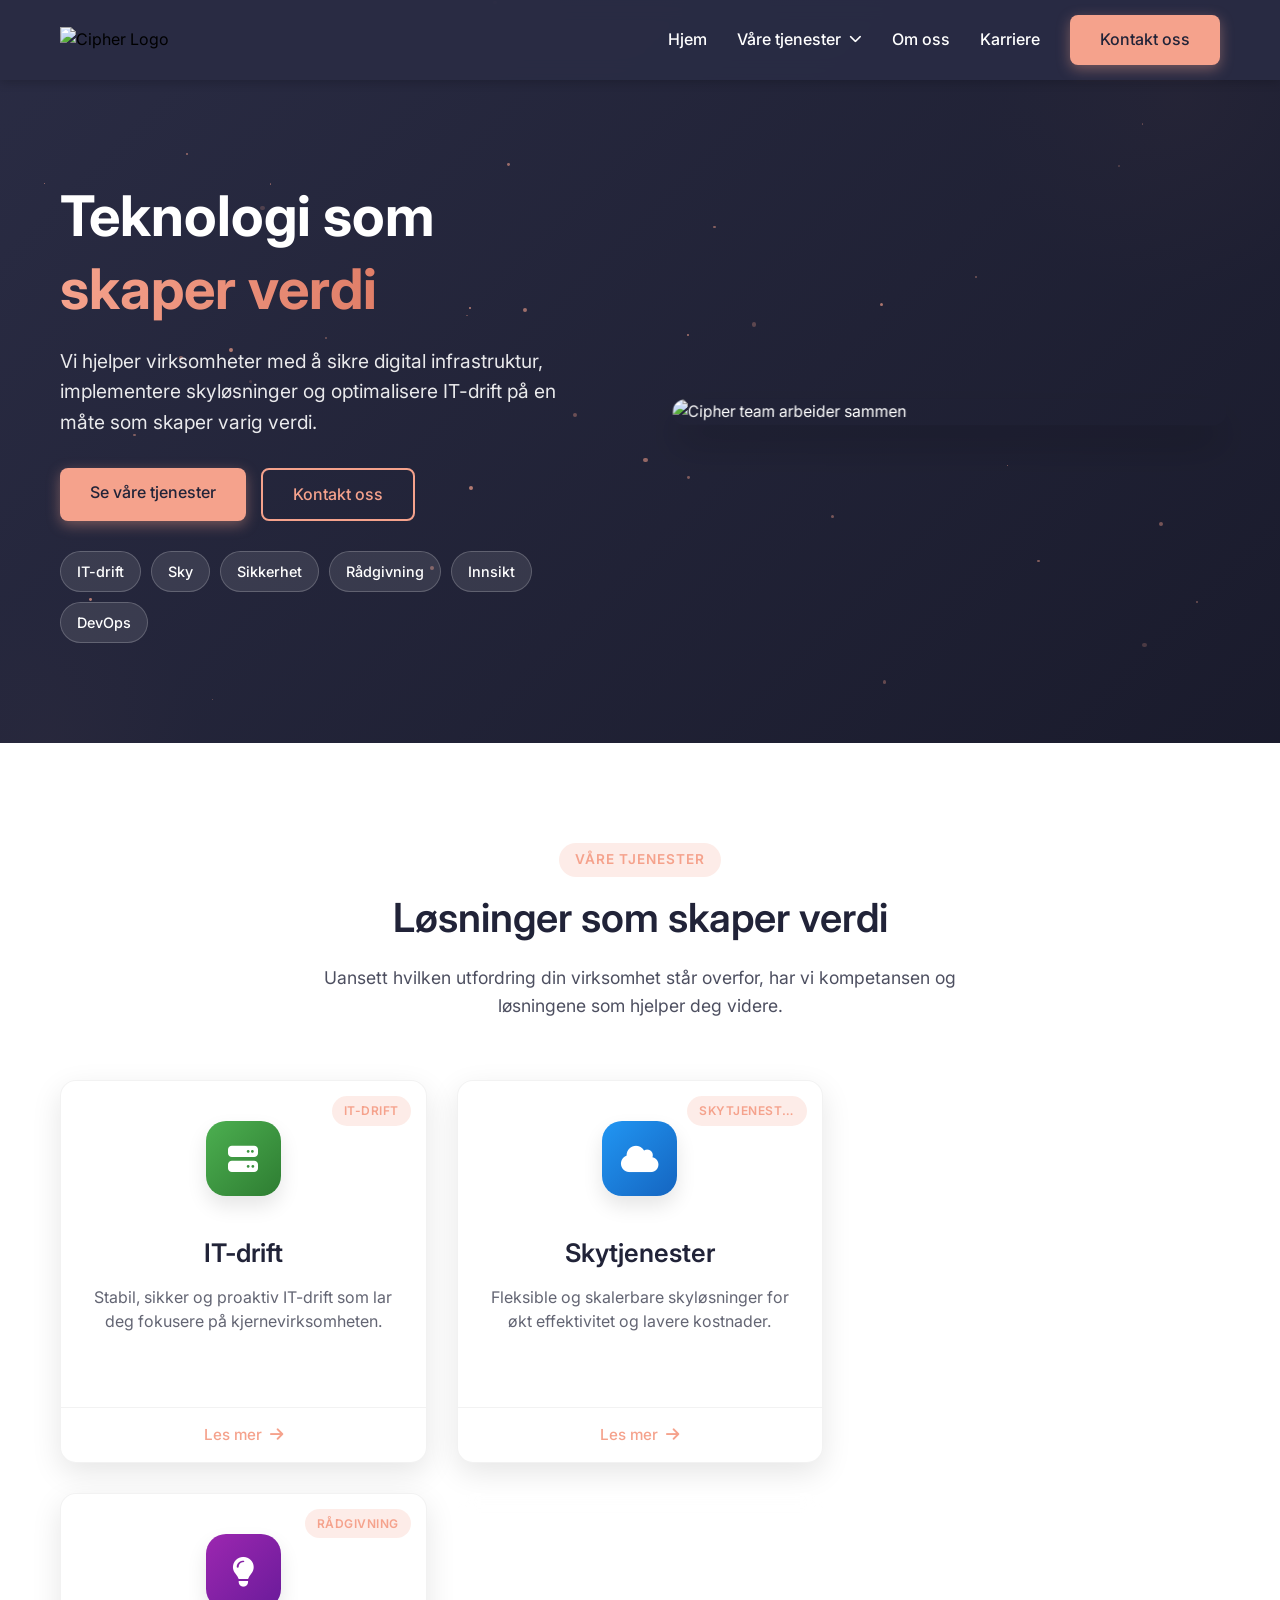
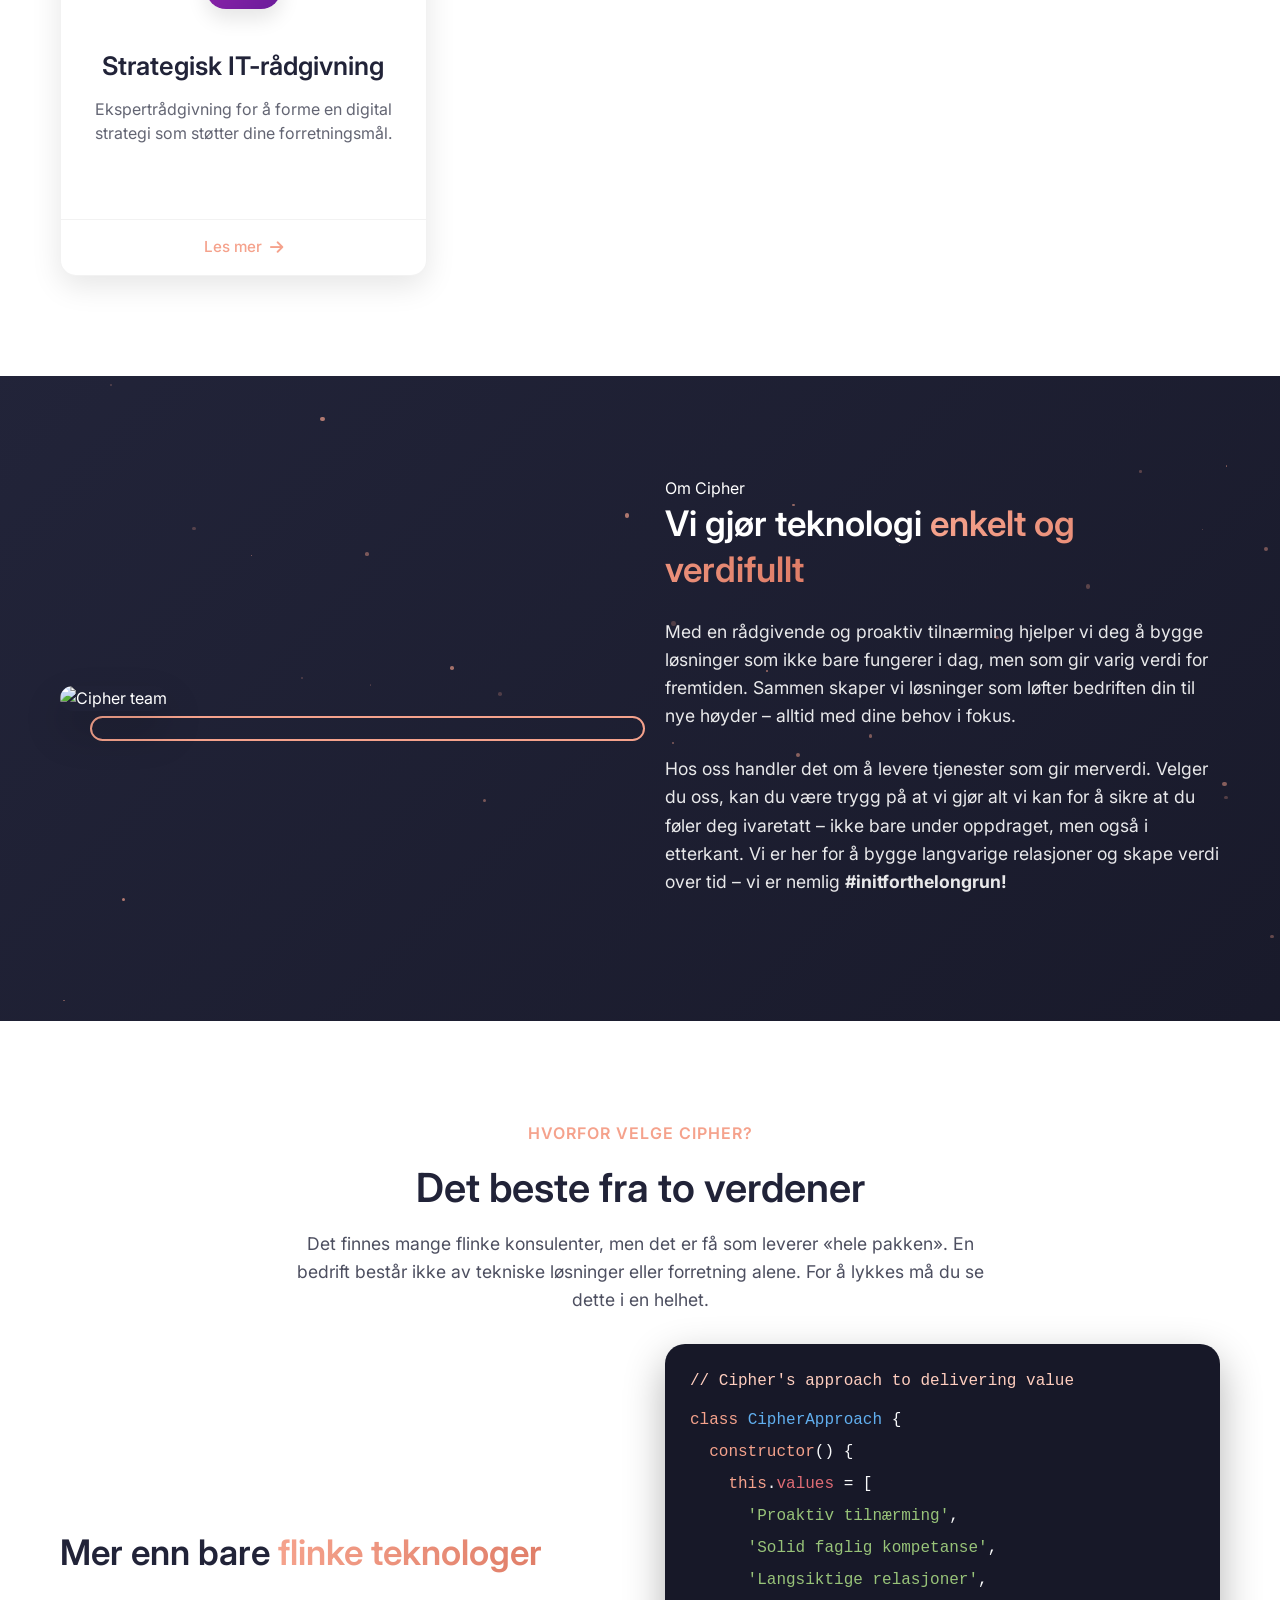
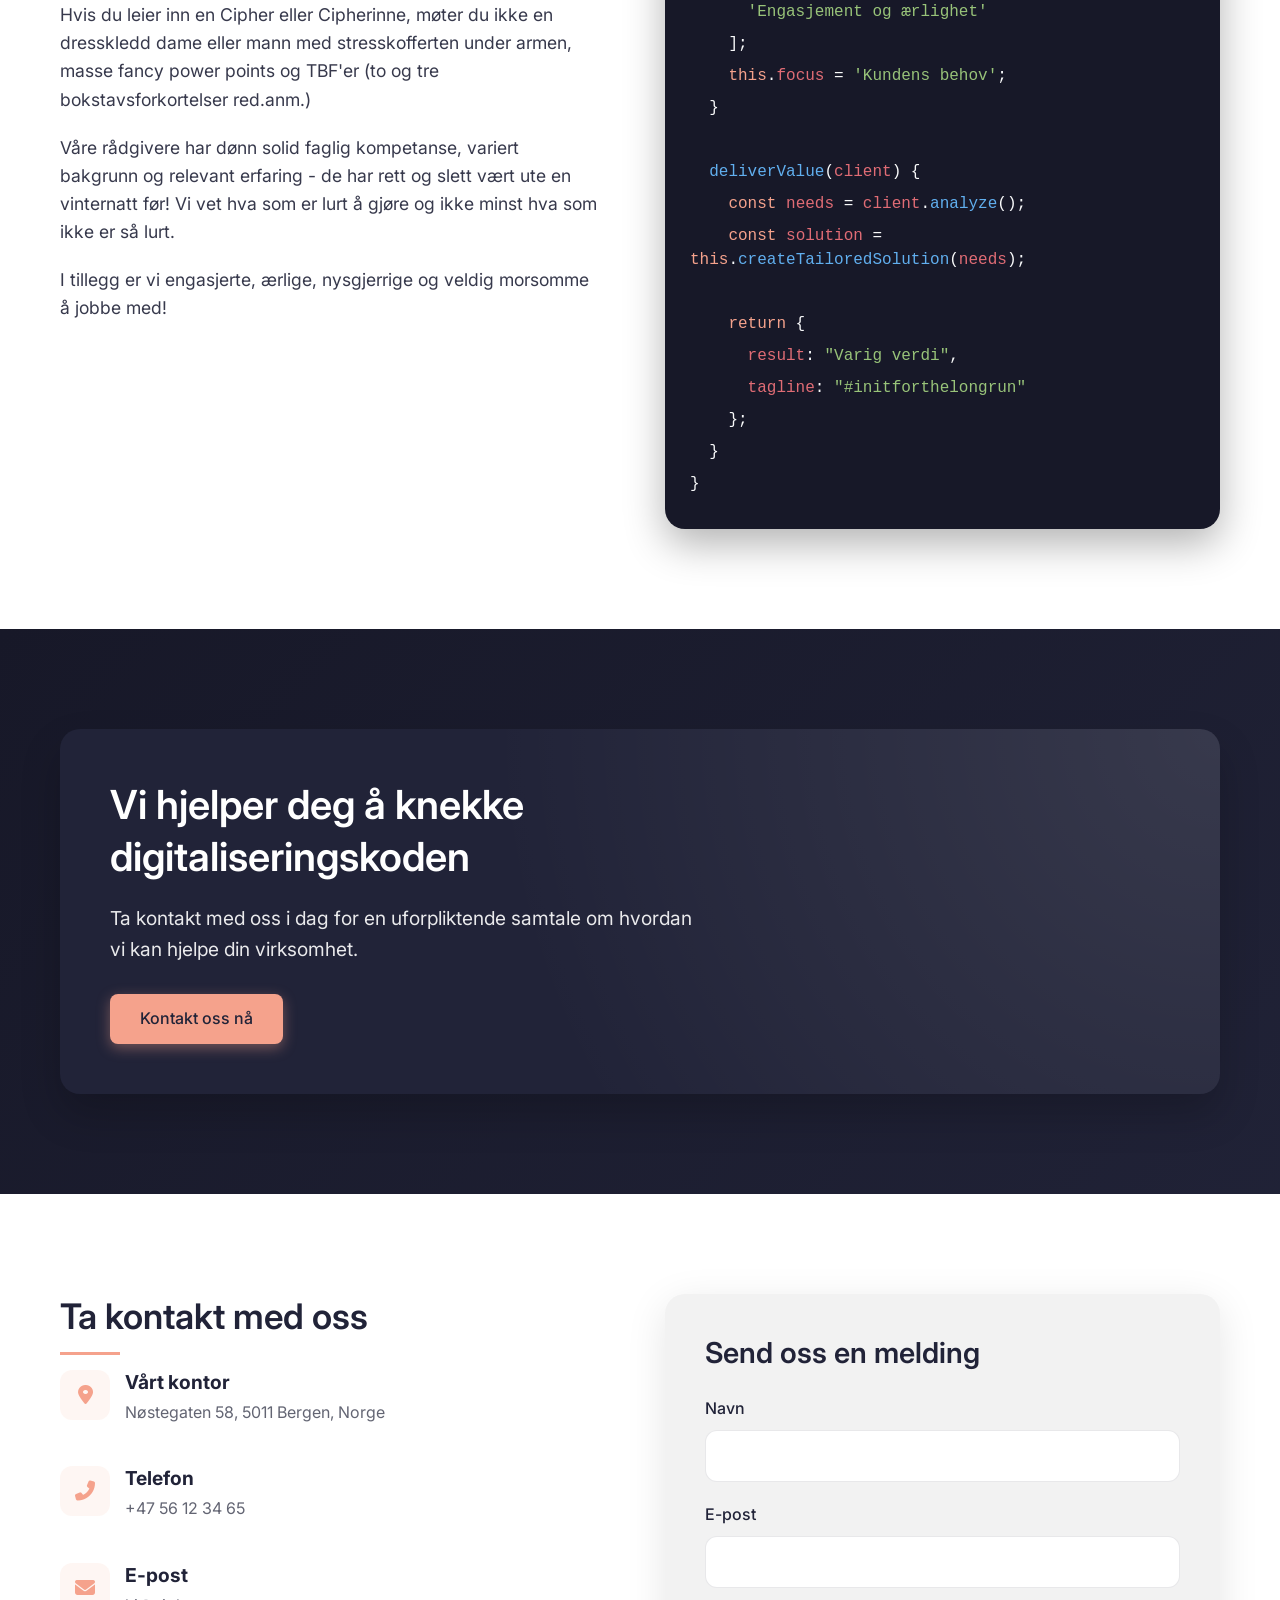
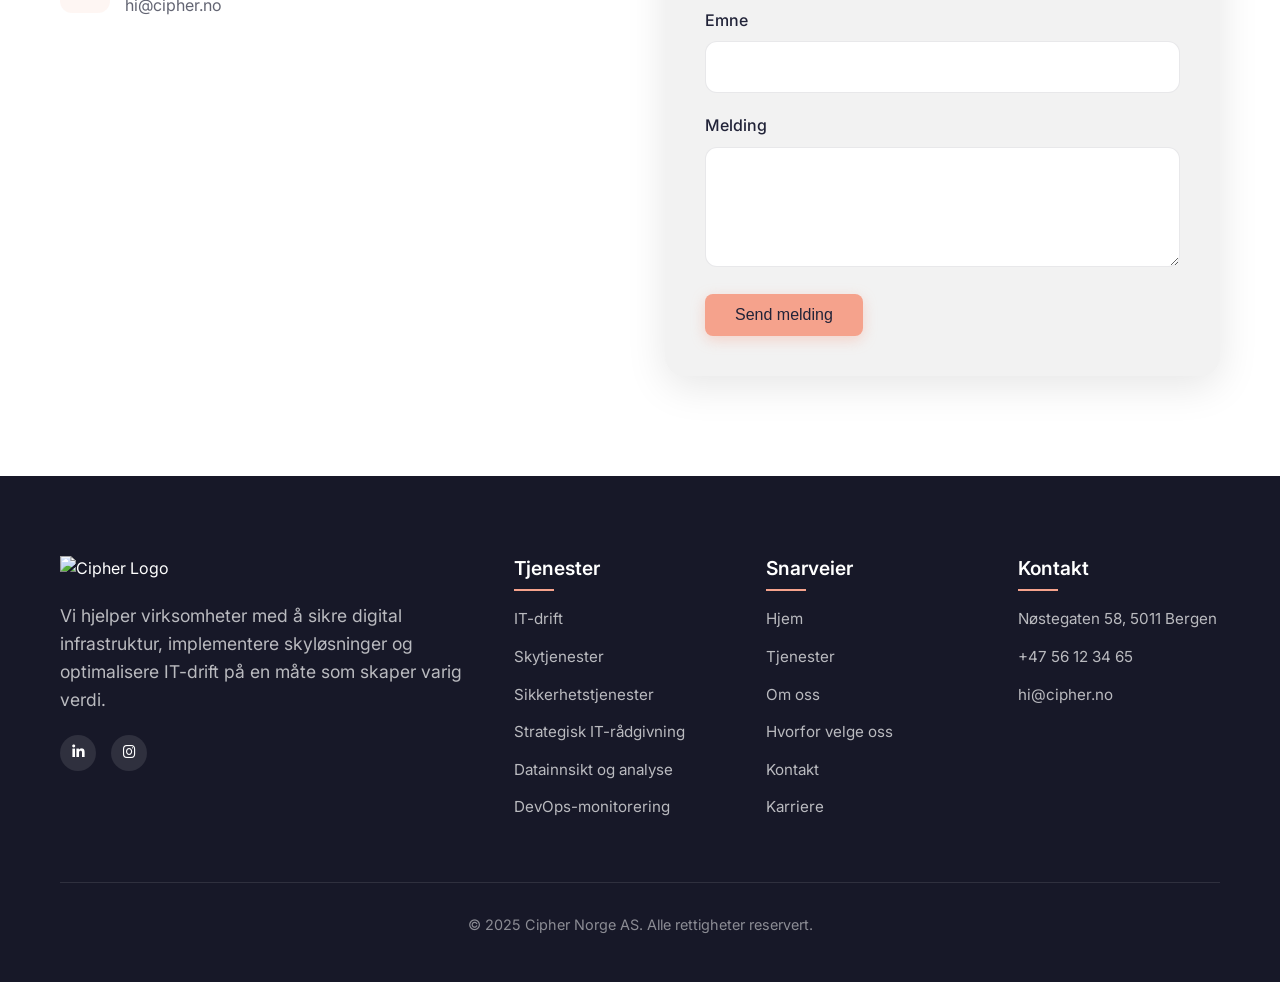
==== index.html @ 073b4112 "fjerning av kristi + cta" ====
<!DOCTYPE html>
<html lang="no-NO">
<head>
    <meta charset="UTF-8">
    <meta name="viewport" content="width=device-width, initial-scale=1.0">
    <title>Cipher</title>
    <link rel="icon" type="image/png" href="bilder/logoside192.png">
    <!-- Google Analytics -->
    <script async src="https://www.googletagmanager.com/gtag/js?id=G-TX4GRPD3L6"></script>
    <script>
      window.dataLayer = window.dataLayer || [];
      function gtag(){dataLayer.push(arguments);}
      gtag('js', new Date());
      gtag('config', 'G-TX4GRPD3L6');
    </script>
    <!-- End Google Analytics -->
    <link rel="preconnect" href="https://fonts.googleapis.com">
    <link rel="preconnect" href="https://fonts.gstatic.com" crossorigin>
    <link href="https://fonts.googleapis.com/css2?family=Inter:wght@300;400;500;600;700&display=swap" rel="stylesheet">
    <link rel="stylesheet" href="https://cdnjs.cloudflare.com/ajax/libs/font-awesome/6.4.0/css/all.min.css">
    <style>
        :root {
            --primary: #F5A28C; /* Oransj */
            --primary-dark: #E07E68; /* Mørkere oransj */
            --primary-light: #FFCEBF; /* Lysere oransj */
            --secondary: #212338; /* Mørkeblå - primærfarge */
            --secondary-dark: #171828; /* Mørkere blå */
            --secondary-light: #353756; /* Lysere blå */
            --secondary-lighter: #404466; /* Enda lysere blå */
            --dark: #171721;
            --light: #F8F9FA;
            --gray: #6c757d;
            --light-gray: #F2F2F2;
            --white: #FFFFFF;
            --gradient-blue: linear-gradient(135deg, var(--secondary), var(--secondary-dark));
            --gradient-orange: linear-gradient(135deg, var(--primary), var(--primary-dark));
            --background: #2A2C44; /* Lysere bakgrunn enn original */
        }
        
        * {
            margin: 0;
            padding: 0;
            box-sizing: border-box;
        }

        /* Digital particles animation */
        .particles-container {
            position: absolute;
            top: 0;
            left: 0;
            width: 100%;
            height: 100%;
            overflow: hidden;
            z-index: 1;
        }
    
        .particle {
            position: absolute;
            display: block;
            background-color: var(--primary);
            border-radius: 50%;
            opacity: 0.3;
            pointer-events: none;
            animation: float-particle 20s ease-in-out infinite;
        }
        
        @keyframes float-particle {
            0%, 100% {
                transform: translate(0, 0);
            }
            25% {
                transform: translate(50px, -30px);
            }
            50% {
                transform: translate(20px, 50px);
            }
            75% {
                transform: translate(-30px, 20px);
            }
        }

        html, body {
            height: 100%;
            min-height: 100vh;
            scroll-behavior: smooth;
        }
        
        body {
            font-family: 'Inter', sans-serif;
            line-height: 1.6;
            overflow-x: hidden;
            display: flex;
            flex-direction: column;
        }
        
        main {
            flex: 1 0 auto;
        }
        
        footer {
            flex-shrink: 0;
        }
        
        h1, h2, h3, h4, h5 {
            line-height: 1.3;
            margin-bottom: 1rem;
        }
        
        h1 {
            font-size: 3.5rem;
            font-weight: 700;
        }
        
        h2 {
            font-size: 2.5rem;
            font-weight: 600;
        }
        
        h3 {
            font-size: 1.8rem;
            font-weight: 600;
        }
        
        p {
            margin-bottom: 1rem;
            font-size: 1.1rem;
        }
        
        .big-paragraph {
            font-size: 1.3rem;
            line-height: 1.6;
        }
        
        a {
            text-decoration: none;
            color: inherit;
            transition: all 0.3s ease;
        }
        
        img {
            max-width: 100%;
            height: auto;
        }
        
        .container {
            width: 100%;
            max-width: 1200px;
            margin: 0 auto;
            padding: 0 20px;
        }
        
        .btn {
            display: inline-block;
            padding: 12px 30px;
            border-radius: 8px;
            font-weight: 500;
            cursor: pointer;
            text-align: center;
            transition: all 0.3s ease;
            font-size: 1rem;
            border: none;
        }
        
        .btn-primary {
            background: var(--primary);
            color: var(--secondary);
            box-shadow: 0 4px 14px rgba(245, 162, 140, 0.4);
        }
        
        .btn-primary:hover {
            background: var(--primary-dark);
            transform: translateY(-3px);
            box-shadow: 0 6px 20px rgba(245, 162, 140, 0.6);
        }
        
        .btn-secondary {
            background: var(--secondary-light);
            color: var(--white);
            box-shadow: 0 4px 14px rgba(21, 23, 38, 0.4);
        }
        
        .btn-secondary:hover {
            background: var(--secondary);
            transform: translateY(-3px);
            box-shadow: 0 6px 20px rgba(21, 23, 38, 0.6);
        }
        
        .btn-outline {
            background: transparent;
            border: 2px solid var(--primary);
            color: var(--primary);
            position: relative;
            overflow: hidden;
            z-index: 1;
            transition: all 0.4s ease;
        }
        
        .btn-outline::before {
            content: '';
            position: absolute;
            top: 0;
            left: 0;
            width: 100%;
            height: 100%;
            background: var(--primary);
            z-index: -1;
            transform: scaleX(0);
            transform-origin: right;
            transition: transform 0.4s ease;
        }
        
        .btn-outline:hover {
            color: var(--secondary);
            transform: translateY(-3px);
            box-shadow: 0 5px 15px rgba(245, 162, 140, 0.3);
        }
        
        .btn-outline:hover::before {
            transform: scaleX(1);
            transform-origin: left;
        }
        
        .text-primary {
            color: var(--primary);
        }
        
        .text-gradient {
            background: linear-gradient(90deg, var(--primary), var(--primary-dark));
            -webkit-background-clip: text;
            -webkit-text-fill-color: transparent;
            background-clip: text;
        }
        
        .rounded-corners {
            border-radius: 20px;
        }
        
        .overflow-hidden {
            overflow: hidden;
        }
        
        .relative {
            position: relative;
        }
        
        .z-index-10 {
            z-index: 10;
        }
        
        /* Header & Navigation */
        .header {
            background-color: rgba(42, 44, 68, 0.95);
            padding: 15px 0;
            position: fixed;
            top: 0;
            left: 0;
            width: 100%;
            z-index: 100;
            box-shadow: 0 2px 10px rgba(0,0,0,0.2);
            transition: all 0.3s ease;
            -webkit-backdrop-filter: blur(10px);
            backdrop-filter: blur(10px);
        }
        
        .header.scrolled {
            padding: 10px 0;
            background-color: rgba(42, 44, 68, 0.98);
        }
        
        .header-container {
            display: flex;
            justify-content: space-between;
            align-items: center;
        }
        
        .logo {
            display: flex;
            align-items: center;
        }
        
        .logo img {
            height: 35px;
        }
        
        .nav-menu {
            display: flex;
            align-items: center;
        }
        
        .nav-list {
            display: flex;
            list-style: none;
        }
        
        .nav-item {
            margin-left: 30px;
            position: relative;
            display: flex;
            align-items: center;
        }
        
        .nav-link {
            color: var(--white);
            font-weight: 500;
            position: relative;
            padding: 5px 0;
        }
        
        .nav-link::after {
            content: '';
            position: absolute;
            bottom: 0;
            left: 0;
            width: 0;
            height: 2px;
            background: linear-gradient(90deg, var(--primary), var(--primary-dark));
            transition: width 0.3s ease;
        }
        
        .nav-link:hover::after,
        .nav-link.active::after {
            width: 100%;
        }
        
        .nav-link:hover,
        .nav-link.active {
            color: var(--primary);
        }
        
        .header-cta {
            margin-left: 30px;
        }
        
        .mobile-toggle {
            display: none;
            background: none;
            border: none;
            cursor: pointer;
            color: var(--white);
            font-size: 1.5rem;
            position: relative;
            width: 40px;
            height: 40px;
            padding: 0;
            z-index: 101;
            transition: all 0.3s ease;
        }
        
        /* Hamburger icon with animated transition */
        .hamburger-icon {
            position: relative;
            width: 100%;
            height: 100%;
            display: flex;
            flex-direction: column;
            justify-content: center;
            align-items: center;
        }
        
        .hamburger-icon .line {
            display: block;
            width: 24px;
            height: 2px;
            background: var(--white);
            margin: 3px 0;
            transition: transform 0.3s ease, opacity 0.3s ease;
        }
        
        .mobile-toggle.active .hamburger-icon .line:nth-child(1) {
            transform: translateY(8px) rotate(45deg);
        }
        
        .mobile-toggle.active .hamburger-icon .line:nth-child(2) {
            opacity: 0;
        }
        
        .mobile-toggle.active .hamburger-icon .line:nth-child(3) {
            transform: translateY(-8px) rotate(-45deg);
        }

        /* Menu Footer (Mobile-only) */
        .menu-footer {
            display: none; /* Hide by default on desktop */
        }

        /* Animated decoration */
        .animated-shape {
            position: absolute;
            width: 400px;
            height: 400px;
            border-radius: 50%;
            background: radial-gradient(circle at center, rgba(245, 162, 140, 0.2), transparent 70%);
            z-index: 0;
            animation: float 8s ease-in-out infinite;
        }

        .shape1 {
            top: -100px;
            right: -100px;
            animation-delay: 0s;
        }

        .shape2 {
            bottom: -150px;
            left: -100px;
            width: 300px;
            height: 300px;
            animation-delay: -2s;
        }

        @keyframes float {
            0%, 100% {
                transform: translateY(0) scale(1);
            }
            50% {
                transform: translateY(-20px) scale(1.05);
            }
        }
        
        /* Hero Section */
        .hero {
            padding: 180px 0 100px;
            position: relative;
            overflow: hidden;
            background-color: var(--background);
            color: var(--white);
            background-image: url('https://images.unsplash.com/photo-1523961131990-5ea7c61b2107?q=80&w=1920&auto=format&fit=crop');
            background-size: cover;
            background-position: center;
            background-attachment: fixed;
        }
        
        .hero::before {
            content: '';
            position: absolute;
            top: 0;
            left: 0;
            width: 100%;
            height: 100%;
            background: linear-gradient(135deg, rgba(42, 44, 68, 0.95), rgba(23, 24, 40, 0.85));
            z-index: 1;
        }
        
        .hero-container {
            position: relative;
            z-index: 2;
            display: grid;
            grid-template-columns: 1fr 1fr;
            align-items: center;
            gap: 50px;
        }
        
        .hero-content {
            max-width: 600px;
        }
        
        .hero-title {
            font-size: 3.5rem;
            font-weight: 700;
            margin-bottom: 20px;
            color: var(--white);
        }
        
        .hero-subtitle {
            font-size: 1.2rem;
            margin-bottom: 30px;
            color: rgba(255,255,255,0.9);
            max-width: 90%;
        }
        
        .hero-buttons {
            display: flex;
            gap: 15px;
            margin-bottom: 30px;
        }
        
        .hero-image {
            position: relative;
            box-shadow: 0 20px 40px rgba(0,0,0,0.2);
            border-radius: 20px;
            overflow: hidden;
            transform: perspective(1000px) rotateY(-5deg) rotateX(5deg);
            transition: all 0.3s ease;
        }
        
        .hero-image:hover {
            transform: perspective(1000px) rotateY(0) rotateX(0);
        }
        
        .hero-image img {
            width: 100%;
            height: auto;
            display: block;
        }
        
        .service-badges {
            display: flex;
            flex-wrap: wrap;
            gap: 10px;
            margin-top: 20px;
        }
        
        .service-badge {
            padding: 8px 16px;
            background-color: rgba(255, 255, 255, 0.1);
            border-radius: 30px;
            color: var(--white);
            font-size: 0.9rem;
            font-weight: 500;
            transition: all 0.3s ease;
            border: 1px solid rgba(255, 255, 255, 0.2);
        }
        
        .service-badge:hover {
            background-color: var(--primary);
            transform: translateY(-3px);
            border-color: var(--primary);
            color: var(--secondary);
        }

        /* Modernisert Service Cards */
        .services-grid {
            display: grid;
            grid-template-columns: repeat(auto-fit, minmax(280px, 1fr));
            gap: 25px;
            margin-top: 20px;
        }
        
        .service-card {
            background: rgba(33, 35, 56, 0.95);
            border-radius: 16px;
            padding: 25px;
            transition: all 0.4s cubic-bezier(0.175, 0.885, 0.32, 1.275);
            height: 100%;
            box-shadow: 0 10px 30px rgba(0,0,0,0.08);
            border: 1px solid rgba(255,255,255,0.05);
            display: flex;
            flex-direction: column;
            color: var(--white);
            position: relative;
            overflow: hidden;
            backdrop-filter: blur(5px);
            transform: translateY(0);
        }
        
        .service-card::after {
            content: '';
            position: absolute;
            bottom: 0;
            left: 0;
            width: 100%;
            height: 3px;
            background: linear-gradient(90deg, var(--primary), var(--primary-dark));
            transform: scaleX(0);
            transform-origin: right;
            transition: transform 0.4s ease;
        }
        
        .service-card:hover {
            transform: translateY(-12px);
            box-shadow: 0 20px 40px rgba(0,0,0,0.2);
            border-color: rgba(245, 162, 140, 0.3);
        }
        
        .service-card:hover::after {
            transform: scaleX(1);
            transform-origin: left;
        }
        
        .service-icon {
            width: 60px;
            height: 60px;
            border-radius: 12px;
            background: linear-gradient(135deg, rgba(53, 55, 86, 0.8), rgba(23, 24, 40, 0.8));
            display: flex;
            align-items: center;
            justify-content: center;
            margin-bottom: 20px;
            font-size: 24px;
            color: var(--primary);
            transition: all 0.5s ease;
            box-shadow: 0 5px 15px rgba(0, 0, 0, 0.1);
        }
        
        .service-card:hover .service-icon {
            background: var(--primary);
            color: var(--secondary);
            transform: rotateY(180deg);
        }
        
        .service-title {
            font-size: 1.4rem;
            margin-bottom: 10px;
            color: var(--white);
            font-weight: 600;
        }
        
        .service-description {
            margin-bottom: 15px;
            color: rgba(255,255,255,0.7);
            font-size: 0.95rem;
            line-height: 1.5;
            flex-grow: 1;
        }
        
        .service-link {
            margin-top: auto;
            display: flex;
            align-items: center;
            color: var(--primary);
            font-weight: 500;
            font-size: 0.9rem;
            transition: all 0.3s ease;
        }
        
        .service-link i {
            margin-left: 5px;
            transition: transform 0.3s ease;
        }
        
        .service-card:hover .service-link {
            color: var(--primary-light);
        }
        
        .service-card:hover .service-link i {
            transform: translateX(5px);
        }
        
        /* Modernisert Service Section - Intility-inspirert */
        .services {
            padding: 100px 0;
            background-color: var(--white);
            position: relative;
            z-index: 2;
            color: var(--secondary);
        }
        
        .services::before {
            display: none;
        }
        
        .services .container {
            position: relative;
            z-index: 2;
        }
        
        .section-heading {
            text-align: center;
            margin-bottom: 60px;
        }
        
        .section-tag {
            display: inline-block;
            padding: 6px 16px;
            background-color: rgba(245, 162, 140, 0.2);
            color: var(--primary);
            border-radius: 30px;
            font-size: 0.85rem;
            font-weight: 600;
            margin-bottom: 15px;
            text-transform: uppercase;
            letter-spacing: 1px;
        }
        
        .section-heading h2 {
            color: var(--secondary);
            font-size: 2.5rem;
            margin-bottom: 20px;
        }
        
        .section-description {
            max-width: 700px;
            margin: 15px auto 0;
            font-size: 1.1rem;
            color: rgba(33, 35, 56, 0.8);
        }
        
        .services-grid {
            display: grid;
            grid-template-columns: repeat(auto-fit, minmax(320px, 1fr));
            gap: 30px;
            margin-top: 30px;
        }
        
        .service-card {
            background: var(--white);
            border-radius: 16px;
            padding: 0;
            transition: all 0.4s ease;
            height: 100%;
            box-shadow: 0 10px 30px rgba(0, 0, 0, 0.1);
            border: 1px solid rgba(0, 0, 0, 0.05);
            display: flex;
            flex-direction: column;
            overflow: hidden;
            position: relative;
            backdrop-filter: blur(10px);
            -webkit-backdrop-filter: blur(10px);
        }
        
        .card-tag {
            position: absolute;
            top: 15px;
            right: 15px;
            display: inline-block;
            padding: 5px 12px;
            background-color: rgba(245, 162, 140, 0.2);
            color: var(--primary);
            border-radius: 20px;
            font-size: 0.75rem;
            font-weight: 600;
            text-transform: uppercase;
            letter-spacing: 0.5px;
            max-width: 120px;
            overflow: hidden;
            text-overflow: ellipsis;
            white-space: nowrap;
        }
        
        .service-icon-wrapper {
            padding: 40px 30px 20px;
            display: flex;
            justify-content: center;
            align-items: center;
        }
        
        .service-icon {
            width: 75px;
            height: 75px;
            display: flex;
            align-items: center;
            justify-content: center;
            font-size: 30px;
            color: var(--white);
            margin-bottom: 0;
            transition: all 0.5s ease;
            border-radius: 20px;
            box-shadow: 0 10px 20px rgba(0, 0, 0, 0.1);
        }
        
        /* Fargekoder for tjenestene */
        #it-drift .service-icon {
            background: linear-gradient(135deg, #4CAF50, #2E7D32);
        }
        
        #skytjenester .service-icon {
            background: linear-gradient(135deg, #2196F3, #1565C0);
        }
        
        #sikkerhet .service-icon {
            background: linear-gradient(135deg, #F44336, #C62828);
        }
        
        #radgivning .service-icon {
            background: linear-gradient(135deg, #9C27B0, #6A1B9A);
        }
        
        #innsikt .service-icon {
            background: linear-gradient(135deg, #FF9800, #E65100);
        }
        
        #devops .service-icon {
            background: linear-gradient(135deg, #00BCD4, #00838F);
        }
        
        #dokumentasjon .service-icon {
            background: linear-gradient(135deg, #607D8B, #455A64);
        }
        
        .service-content {
            padding: 20px 30px 30px;
            display: flex;
            flex-direction: column;
            flex-grow: 1;
        }
        
        .service-title {
            font-size: 1.6rem;
            margin-bottom: 15px;
            color: var(--secondary);
            font-weight: 600;
            text-align: center;
        }
        
        .service-description {
            margin-bottom: 20px;
            color: rgba(33, 35, 56, 0.7);
            font-size: 1rem;
            line-height: 1.5;
            text-align: center;
            flex-grow: 1;
        }
        
        .service-link {
            display: flex;
            align-items: center;
            justify-content: center;
            padding: 15px 0;
            color: var(--primary);
            font-weight: 500;
            font-size: 0.95rem;
            transition: all 0.3s ease;
            border-top: 1px solid rgba(0, 0, 0, 0.05);
            margin-top: auto;
        }
        
        .service-link i {
            margin-left: 8px;
            transition: transform 0.3s ease;
        }
        
        .service-card:hover {
            transform: translateY(-10px);
            box-shadow: 0 15px 40px rgba(0, 0, 0, 0.2);
            border-color: rgba(245, 162, 140, 0.3);
            background: var(--white);
        }
        
        .service-card:hover .service-icon {
            transform: scale(1.1);
        }
        
        .service-card:hover .service-link {
            color: var(--primary-dark);
        }
        
        .service-card:hover .service-link i {
            transform: translateX(5px);
        }
        /* About Section */
        .about {
            padding: 100px 0;
            background-color: var(--background);
            position: relative;
            overflow: hidden;
            color: var(--white);
            background-image: url('https://images.unsplash.com/photo-1523961131990-5ea7c61b2107?q=80&w=1920&auto=format&fit=crop');
            background-size: cover;
            background-position: center;
            background-attachment: fixed;
        }
        
        .about::before {
            content: '';
            position: absolute;
            top: 0;
            left: 0;
            width: 100%;
            height: 100%;
            background: linear-gradient(135deg, rgba(33, 35, 56, 0.92), rgba(23, 24, 40, 0.9));
            z-index: 1;
        }
        
        .about-grid {
            display: grid;
            grid-template-columns: 1fr 1fr;
            gap: 50px;
            align-items: center;
            position: relative;
            z-index: 2;
        }
        
        .about-image {
            position: relative;
        }
        
        .about-image img {
            border-radius: 20px;
            box-shadow: 0 20px 40px rgba(0,0,0,0.2);
        }
        
        .about-image::after {
            content: '';
            position: absolute;
            top: 30px;
            left: 30px;
            right: -30px;
            bottom: -30px;
            border: 2px solid var(--primary);
            border-radius: 20px;
            z-index: -1;
        }
        
        .about-content h3 {
            font-size: 2.2rem;
            margin-bottom: 25px;
            color: var(--white);
        }
        
        .about-content h3 span {
            color: var(--primary);
        }
        
        .about-content p {
            margin-bottom: 25px;
            font-size: 1.1rem;
            color: rgba(255,255,255,0.9);
        }

        /* Why Choose Us / Code Section */
        .why-us {
            padding: 100px 0;
            background-color: var(--white);
            position: relative;
            z-index: 2;
            color: var(--secondary);
        }

        .why-us-heading {
            text-align: center;
            margin-bottom: 30px;
        }

        .why-us-subtitle {
            display: inline-block;
            font-size: 1rem;
            font-weight: 600;
            color: var(--primary);
            text-transform: uppercase;
            letter-spacing: 1px;
            margin-bottom: 15px;
        }

        .why-us-grid {
            display: grid;
            grid-template-columns: 1fr 1fr;
            gap: 50px;
            align-items: center;
        }

        .why-us-content {
            max-width: 540px;
        }

        .why-us-content h3 {
            font-size: 2.2rem;
            margin-bottom: 25px;
        }

        .why-us-content h3 span {
            color: var(--primary);
        }
        
        .why-us-content p {
            margin-bottom: 20px;
            font-size: 1.1rem;
            color: rgba(33, 35, 56, 0.9);
        }

        /* Improved Code Block Display */
        .code-container {
            background-color: var(--secondary-dark);
            border-radius: 20px;
            padding: 25px;
            box-shadow: 0 15px 40px rgba(0,0,0,0.3);
            position: relative;
            overflow: hidden;
            height: auto;
            min-height: 400px;
            font-family: 'Courier New', monospace;
            color: var(--light);
            line-height: 1.5;
        }

        .code-header {
            color: var(--primary-light);
            margin-bottom: 15px;
        }

        .code-line {
            margin-bottom: 8px;
            opacity: 0;
            transform: translateY(10px);
            animation: fadeInCode 0.5s forwards;
            animation-play-state: paused; /* Start paused until scrolled into view */
            white-space: pre-wrap;
        }

        .code-comment {
            color: var(--primary-light);
        }

        .code-keyword {
            color: var(--primary);
        }

        .code-string {
            color: #98C379;
        }

        .code-function {
            color: #61AFEF;
        }

        .code-variable {
            color: #E06C75;
        }

        .code-value {
            color: #D19A66;
        }

        @keyframes fadeInCode {
            to {
                opacity: 1;
                transform: translateY(0);
            }
        }
        
        /* CTA Section */
        .cta-section {
            padding: 100px 0;
            background-color: var(--secondary-dark);
            position: relative;
            overflow: hidden;
            color: var(--white);
            background-image: url('https://images.unsplash.com/photo-1523961131990-5ea7c61b2107?q=80&w=1920&auto=format&fit=crop');
            background-size: cover;
            background-position: center;
            background-attachment: fixed;
        }
        
        .cta-section::before {
            content: '';
            position: absolute;
            top: 0;
            left: 0;
            width: 100%;
            height: 100%;
            background: linear-gradient(135deg, rgba(23, 24, 40, 0.92), rgba(33, 35, 56, 0.9));
            z-index: 1;
        }
        
        .cta-container {
            background: var(--secondary);
            border-radius: 20px;
            padding: 50px;
            position: relative;
            z-index: 2;
            overflow: hidden;
            box-shadow: 0 20px 40px rgba(0,0,0,0.2);
        }
        
        .cta-container::before {
            content: '';
            position: absolute;
            top: 0;
            left: 0;
            width: 100%;
            height: 100%;
            background: radial-gradient(circle at top right, rgba(255,255,255,0.1), transparent 60%);
            z-index: -1;
        }
        
        .cta-content {
            max-width: 600px;
        }
        
        .cta-title {
            font-size: 2.5rem;
            color: var(--white);
            margin-bottom: 20px;
            word-break: keep-all;
            overflow-wrap: break-word;
            hyphens: auto;
        }
        
        .cta-description {
            font-size: 1.2rem;
            color: rgba(255,255,255,0.9);
            margin-bottom: 30px;
        }
        
        /* Contact Section */
        .contact {
            padding: 100px 0;
            background-color: var(--white);
            position: relative;
            overflow: hidden;
            color: var(--secondary);
        }
        
        .contact-grid {
            display: grid;
            grid-template-columns: 1fr 1fr;
            gap: 50px;
            position: relative;
            z-index: 2;
        }
        
        .contact-info h3 {
            font-size: 2.2rem;
            margin-bottom: 30px;
            color: var(--secondary);
            position: relative;
        }
        
        .contact-info h3::after {
            content: '';
            position: absolute;
            bottom: -15px;
            left: 0;
            width: 60px;
            height: 3px;
            background-color: var(--primary);
        }
        
        .contact-item {
            display: flex;
            margin-bottom: 25px;
        }
        
        .contact-icon {
            width: 50px;
            height: 50px;
            background-color: rgba(245, 162, 140, 0.1);
            border-radius: 12px;
            display: flex;
            align-items: center;
            justify-content: center;
            margin-right: 15px;
            font-size: 20px;
            color: var(--primary);
            transition: all 0.3s ease;
        }
        
        .contact-item:hover .contact-icon {
            background-color: var(--primary);
            color: var(--secondary);
            transform: rotateY(180deg);
        }
        
        .contact-details h4 {
            font-size: 1.2rem;
            margin-bottom: 5px;
            color: var(--secondary);
        }
        
        .contact-details p {
            color: rgba(33, 35, 56, 0.7);
            font-size: 1rem;
        }
        
        .contact-form {
            background-color: var(--light-gray);
            padding: 40px;
            border-radius: 20px;
            box-shadow: 0 10px 40px rgba(0,0,0,0.1);
        }
        
        .contact-form h3 {
            font-size: 1.8rem;
            margin-bottom: 25px;
            color: var(--secondary);
        }
        
        .form-group {
            margin-bottom: 20px;
        }
        
        .form-label {
            display: block;
            margin-bottom: 8px;
            font-weight: 500;
            color: var(--secondary);
        }
        
        .form-control {
            width: 100%;
            padding: 15px;
            border: 1px solid rgba(33, 35, 56, 0.1);
            border-radius: 12px;
            font-size: 1rem;
            transition: all 0.3s ease;
            font-family: 'Inter', sans-serif;
            background-color: var(--white);
            color: var(--secondary);
        }
        
        .form-control:focus {
            outline: none;
            border-color: var(--primary);
            box-shadow: 0 0 0 3px rgba(245, 162, 140, 0.2);
        }
        
        textarea.form-control {
            min-height: 120px;
            resize: vertical;
        }
        
        /* Footer */
        .footer {
            background-color: var(--secondary-dark);
            color: var(--white);
            padding: 80px 0 30px;
        }
        
        .footer-grid {
            display: grid;
            grid-template-columns: 2fr 1fr 1fr 1fr;
            gap: 50px;
            margin-bottom: 50px;
        }
        
        .footer-about p {
            color: rgba(255,255,255,0.7);
            margin-bottom: 20px;
        }
        
        .footer-logo {
            margin-bottom: 20px;
        }
        
        .footer-logo img {
            height: 35px;
        }
        
        .footer-title {
            font-size: 1.2rem;
            font-weight: 600;
            margin-bottom: 25px;
            color: var(--white);
            position: relative;
        }
        
        .footer-title::after {
            content: '';
            position: absolute;
            bottom: -10px;
            left: 0;
            width: 40px;
            height: 2px;
            background-color: var(--primary);
        }
        
        .footer-links {
            list-style: none;
        }
        
        .footer-links li {
            margin-bottom: 12px;
        }
        
        .footer-links a {
            color: rgba(255,255,255,0.7);
            font-size: 0.95rem;
            transition: all 0.3s ease;
        }
        
        .footer-links a:hover {
            color: var(--primary);
            padding-left: 5px;
        }
        
        .footer-social {
            display: flex;
            gap: 15px;
            margin-top: 20px;
        }
        
        .footer-social a {
            width: 36px;
            height: 36px;
            border-radius: 50%;
            background-color: rgba(255,255,255,0.1);
            display: flex;
            align-items: center;
            justify-content: center;
            color: var(--white);
            transition: all 0.3s ease;
            font-size: 0.9rem;
        }
        
        .footer-social a:hover {
            background-color: var(--primary);
            transform: translateY(-3px);
        }
        
        .footer-bottom {
            text-align: center;
            padding-top: 30px;
            border-top: 1px solid rgba(255,255,255,0.1);
        }
        
        .footer-bottom p {
            color: rgba(255,255,255,0.5);
            font-size: 0.9rem;
        }
        
        /* Responsive Styles */
        @media (max-width: 992px) {
            h1, .hero-title {
                font-size: 2.8rem;
            }
            
            h2 {
                font-size: 2.2rem;
            }
            
            .hero-container,
            .about-grid,
            .contact-grid,
            .why-us-grid {
                grid-template-columns: 1fr;
                text-align: center;
            }
            
            .hero-content,
            .about-content,
            .why-us-content {
                margin: 0 auto;
            }
            
            .hero-buttons {
                justify-content: center;
            }
            
            .service-badges {
                justify-content: center;
            }
            
            .hero-image {
                margin-top: 50px;
                display: flex;
                justify-content: center;
            }
            
            .about-image::after {
                display: none;
            }
            
            .about-content h3::after,
            .contact-info h3::after,
            .footer-title::after {
                left: 50%;
                transform: translateX(-50%);
            }
            
            .contact-item {
                justify-content: center;
            }
            
            .footer-grid {
                grid-template-columns: 1fr 1fr;
                text-align: center;
                gap: 30px;
            }
            
            .footer-social {
                justify-content: center;
            }

            .code-container {
                margin-top: 40px;
            }
        }
        
        @media (max-width: 768px) {
            .service-badges {
                display: none; /* Hide service badges on mobile */
            }
            .header {
                padding: 15px 0;
            }
            
            .mobile-toggle {
                display: flex;
                align-items: center;
                justify-content: center;
            }
            
            .menu-overlay {
                position: fixed;
                top: 0;
                left: 0;
                width: 100%;
                height: 100%;
                background-color: rgba(0, 0, 0, 0.6);
                backdrop-filter: blur(6px);
                -webkit-backdrop-filter: blur(6px);
                opacity: 0;
                visibility: hidden;
                transition: all 0.3s ease;
                z-index: 98;
            }
            
            .menu-overlay.active {
                opacity: 1;
                visibility: visible;
            }
            
            .nav-menu {
                position: fixed;
                top: 0;
                right: -100%;
                width: 85%;
                height: 100vh;
                background: linear-gradient(135deg, var(--secondary), var(--secondary-dark));
                flex-direction: column;
                transition: all 0.4s cubic-bezier(0.77, 0, 0.175, 1);
                padding: 80px 30px 40px;
                z-index: 100;
                box-shadow: -5px 0 30px rgba(0, 0, 0, 0.15);
                overflow-y: auto;
                border-left: 1px solid rgba(255, 255, 255, 0.1);
            }
            
            .nav-menu.active {
                right: 0;
            }
            
            .nav-list {
                flex-direction: column;
                width: 100%;
                margin-bottom: 30px;
            }
            
            .nav-item {
                margin: 0;
                width: 100%;
                border-bottom: 1px solid rgba(255, 255, 255, 0.1);
            }
            
            .nav-link {
                display: flex;
                align-items: center;
                justify-content: space-between;
                padding: 15px 0;
                font-size: 1.2rem;
                font-weight: 600;
                transition: all 0.3s ease;
            }
            
            .nav-link:hover {
                padding-left: 10px;
                color: var(--primary);
            }
            
            .nav-link::after {
                display: none;
            }
            
            .dropdown-toggle {
                justify-content: space-between;
                width: 100%;
                display: flex;
            }
            
            .dropdown-icon {
                font-size: 1rem;
            }
            
            .header-cta {
                margin: 20px 0 0;
                width: 100%;
            }
            
            .header-cta .btn {
                width: 100%;
                padding: 15px;
                font-size: 1.1rem;
                text-align: center;
                display: flex;
                align-items: center;
                justify-content: center;
                background: linear-gradient(90deg, var(--primary), var(--primary-dark));
            }
            
            .header-cta .btn i {
                margin-left: 10px;
            }
            
            /* Menu Footer (Mobile only) */
            .menu-footer {
                display: block;
                margin-top: 30px;
                padding-top: 20px;
                border-top: 1px solid rgba(255, 255, 255, 0.1);
                text-align: center;
                color: rgba(255, 255, 255, 0.5);
                font-size: 0.9rem;
            }
            
            .menu-contact-info {
                display: flex;
                flex-direction: column;
                gap: 10px;
                margin-bottom: 15px;
            }
            
            .menu-contact-info a {
                color: rgba(255, 255, 255, 0.7);
                display: flex;
                align-items: center;
                justify-content: center;
                transition: all 0.3s ease;
            }
            
            .menu-contact-info a i {
                margin-right: 8px;
                color: var(--primary);
            }
            
            .menu-contact-info a:hover {
                color: var(--primary);
                transform: translateY(-2px);
            }
            
            .hero {
                padding: 120px 0 80px;
            }
            
            .hero-title {
                font-size: 2.5rem;
            }
            
            .services-grid {
                grid-template-columns: 1fr;
            }
            
            .section-heading {
                margin-bottom: 40px;
            }
            
            .footer-grid {
                grid-template-columns: 1fr;
                text-align: center;
            }

            .animated-shape {
                display: none;
            }
            
            .cta-container {
                padding: 40px 25px;
            }
            
            .cta-title {
                font-size: 2rem;
                hyphens: manual;
            }
            
            /* Mobile-Specific Dropdown Styles */
            .dropdown-content {
                position: static;
                background-color: rgba(255, 255, 255, 0.05);
                box-shadow: none;
                max-height: 0;
                overflow: hidden;
                padding: 0;
                margin-top: 0;
                border-radius: 8px;
                opacity: 1;
                visibility: visible;
                transform: none;
                transition: max-height 0.4s ease, padding 0.4s ease, margin 0.4s ease;
                border: none;
                pointer-events: auto; /* Ensure clicks work on mobile */
                width: 100%;
                left: 0;
                transform: translateX(0);
            }
            
            .dropdown.active .dropdown-content {
                max-height: 400px;
                padding: 10px 0;
                margin-top: 10px;
                border: 1px solid rgba(255, 255, 255, 0.1);
            }
            
            .dropdown-item {
                padding: 12px 20px;
                margin-left: 0;
                font-size: 1rem;
                border-left: 3px solid transparent;
            }
            
            .dropdown-item:hover {
                border-left: 3px solid var(--primary);
                background-color: rgba(255, 255, 255, 0.1);
            }
            
            .dropdown-content::before {
                display: none; /* Remove the dropdown arrow on mobile */
            }
        }

        /* Clickable Card Styles */
        .clickable-card {
            cursor: pointer;
            position: relative;
        }
        
        .clickable-card .service-link {
            pointer-events: none;  /* Disable the link since the whole card is clickable */
        }
        
        .clickable-card::after {
            content: '';
            position: absolute;
            top: 0;
            left: 0;
            right: 0;
            bottom: 0;
            background: rgba(245, 162, 140, 0.05);
            opacity: 0;
            transition: opacity 0.3s ease;
            border-radius: 16px;
        }
        
        .clickable-card:hover::after {
            opacity: 1;
        }
        
        /* Dropdown Menu */
        .dropdown {
            position: relative;
        }
        
        .dropdown-toggle {
            display: flex;
            align-items: center;
            gap: 5px;
            cursor: pointer;
        }
        
        .dropdown-icon {
            font-size: 0.8rem;
            transition: transform 0.3s ease;
            margin-left: 3px;
        }
        
        .dropdown.active .dropdown-icon {
            transform: rotate(180deg);
        }
        
        .dropdown-content {
            position: absolute;
            top: 100%;
            left: 0;
            background-color: var(--secondary);
            min-width: 220px;
            box-shadow: 0 10px 25px rgba(0,0,0,0.2);
            border-radius: 12px;
            padding: 12px 0;
            opacity: 0;
            visibility: hidden;
            transform: translateY(10px);
            transition: all 0.3s ease;
            z-index: 5;
            margin-top: 10px;
            border: 1px solid rgba(255,255,255,0.05);
            overflow: hidden;
            max-height: 0; /* Start with zero height for better animation */
        }
        
        /* Desktop dropdown behavior */
        @media (min-width: 769px) {
            .dropdown:hover .dropdown-content,
            .dropdown.hovered .dropdown-content {
                opacity: 1;
                visibility: visible;
                transform: translateY(0);
                max-height: 500px;
                padding: 12px 0;
            }
        }
        
        /* Mobile dropdown behavior - controlled by JS */
        .dropdown.active .dropdown-content {
            opacity: 1;
            visibility: visible;
            transform: translateY(0);
        }
        
        .dropdown-item {
            display: block;
            padding: 12px 20px;
            color: var(--white);
            font-size: 0.95rem;
            transition: all 0.3s ease;
            position: relative;
        }
        
        .dropdown-item::before {
            content: '';
            position: absolute;
            left: 0;
            top: 0;
            bottom: 0;
            width: 0;
            background: linear-gradient(90deg, var(--primary), var(--primary-dark));
            transition: width 0.3s ease;
            opacity: 0.8;
        }
        
        .dropdown-item:hover {
            background-color: var(--secondary-light);
            color: var(--white);
            padding-left: 25px;
        }
        
        .dropdown-item:hover::before {
            width: 3px;
        }

        .dropdown-item.active {
            color: var(--primary);
            background-color: rgba(245, 162, 140, 0.1);
        }
    </style>
    
    <style>
        /* Tekstanimasjon - samme som på skytjenester.html */
        .hero-content .hero-title {
            opacity: 0;
            animation: fadeInUp 1s ease 0.2s forwards;
        }
        
        .hero-content .hero-subtitle {
            opacity: 0;
            animation: fadeInUp 1s ease 0.4s forwards;
        }
        
        .hero-content .hero-buttons {
            opacity: 0;
            animation: fadeInUp 1s ease 0.6s forwards;
        }
        
        .hero-content .service-badges {
            opacity: 0;
            animation: fadeInUp 1s ease 0.8s forwards;
        }
        
        @keyframes fadeInUp {
            from {
                opacity: 0;
                transform: translateY(30px);
            }
            to {
                opacity: 1;
                transform: translateY(0);
            }
        }
    </style>
</head>

<body>
    <header class="header" id="header">
        <div class="container header-container">
            <div class="logo">
                <a href=".">
                    <img src="bilder/Cipher-logo-negativ+(3).png" alt="Cipher Logo">
                </a>
            </div>
            
            <button class="mobile-toggle" id="menuToggle" aria-label="Menyknapp" aria-expanded="false">
                <span class="hamburger-icon">
                    <span class="line"></span>
                    <span class="line"></span>
                    <span class="line"></span>
                </span>
            </button>
            
            <!-- Dark overlay when menu is open -->
            <div class="menu-overlay" id="menuOverlay"></div>
            
            <nav class="nav-menu" id="navMenu">
                <ul class="nav-list">
                    <li class="nav-item"><a href="." class="nav-link active">Hjem</a></li>
                    <li class="nav-item dropdown">
                        <a href="#" class="nav-link dropdown-toggle">
                            Våre tjenester
                            <i class="dropdown-icon fas fa-chevron-down"></i>
                        </a>
                        <div class="dropdown-content">
                            <a href="it-drift" class="dropdown-item">IT-drift</a>
                            <a href="sikkerhetstjenester" class="dropdown-item">Sikkerhetstjenester</a>
                            <a href="skytjenester" class="dropdown-item">Skytjenester</a>
                            <a href="innsiktoganalyse" class="dropdown-item">Innsikt og analyse</a>
                            <a href="strategisk-it-radgivning" class="dropdown-item">Strategisk IT-rådgivning</a>
                            <a href="devops-monitorering" class="dropdown-item">DevOps-monitorering</a>
                        </div>
                    </li>
                    <li class="nav-item"><a href="om" class="nav-link">Om oss</a></li>
                    <li class="nav-item"><a href="kontakt" class="nav-link">Karriere</a></li>
                </ul>
                
                <a href="#kontakt" class="btn btn-primary header-cta">Kontakt oss</a>
                
                <!-- Mobile-only footer with contact info -->
                <div class="menu-footer">
                    <div class="menu-contact-info">
                        <a href="tel:+4756123465"><i class="fas fa-phone"></i> +47 56 12 34 65</a>
                        <a href="mailto:hi@cipher.no"><i class="fas fa-envelope"></i> hi@cipher.no</a>
                    </div>
                    <p>&copy; 2025 Cipher Norge AS</p>
                </div>
            </nav>
        </div>
    </header>

    <main>
        <!-- Hero Section -->
        <section class="hero" id="home">
            <div class="animated-shape shape1"></div>
            <div class="animated-shape shape2"></div>
            <div class="particles-container" id="heroParticles"></div>
            <div class="container hero-container">
                <div class="hero-content">
                    <h1 class="hero-title">Teknologi som <span class="text-gradient">skaper verdi</span></h1>
                    <p class="hero-subtitle">Vi hjelper virksomheter med å sikre digital infrastruktur, implementere skyløsninger og optimalisere IT-drift på en måte som skaper varig verdi.</p>
                    <div class="hero-buttons">
                        <a href="#tjenester" class="btn btn-primary">Se våre tjenester</a>
                        <a href="#kontakt" class="btn btn-outline">Kontakt oss</a>
                    </div>
                    
                    <!-- Service Tags -->
                    <div class="service-badges">
                        <a href="#it-drift" class="service-badge">IT-drift</a>
                        <a href="#skytjenester" class="service-badge">Sky</a>
                        <a href="#sikkerhet" class="service-badge">Sikkerhet</a>
                        <a href="#radgivning" class="service-badge">Rådgivning</a>
                        <a href="#innsikt" class="service-badge">Innsikt</a>
                        <a href="#devops" class="service-badge">DevOps</a>
                    </div>
                </div>
                <div class="hero-image">
                    <img src="bilder/Godsteming+Truls+og+Kristi.jpg" alt="Cipher team arbeider sammen">
                </div>
            </div>
        </section>

        <!-- Services Section -->
        <section class="services" id="tjenester">
            <div class="container">
                <div class="section-heading">
                    <span class="section-tag">Våre tjenester</span>
                    <h2>Løsninger som skaper verdi</h2>
                    <p class="section-description">Uansett hvilken utfordring din virksomhet står overfor, har vi kompetansen og løsningene som hjelper deg videre.</p>
                </div>
                
                <div class="services-grid">
                    <div class="service-card clickable-card" id="it-drift" data-link="it-drift">
                        <span class="card-tag">IT-DRIFT</span>
                        <div class="service-icon-wrapper">
                            <div class="service-icon">
                                <i class="fas fa-server"></i>
                            </div>
                        </div>
                        <div class="service-content">
                            <h3 class="service-title">IT-drift</h3>
                            <p class="service-description">Stabil, sikker og proaktiv IT-drift som lar deg fokusere på kjernevirksomheten.</p>
                        </div>
                        <a href="it-drift" class="service-link">Les mer <i class="fas fa-arrow-right"></i></a>
                    </div>
                    
                    <div class="service-card clickable-card" id="skytjenester" data-link="skytjenester">
                        <span class="card-tag">SKYTJENESTER</span>
                        <div class="service-icon-wrapper">
                            <div class="service-icon">
                                <i class="fas fa-cloud"></i>
                            </div>
                        </div>
                        <div class="service-content">
                            <h3 class="service-title">Skytjenester</h3>
                            <p class="service-description">Fleksible og skalerbare skyløsninger for økt effektivitet og lavere kostnader.</p>
                        </div>
                        <a href="skytjenester" class="service-link">Les mer <i class="fas fa-arrow-right"></i></a>
                    </div>
                    
                    <div class="service-card clickable-card" id="sikkerhet" data-link="sikkerhetstjenester">
                        <span class="card-tag">SIKKERHET</span>
                        <div class="service-icon-wrapper">
                            <div class="service-icon">
                                <i class="fas fa-shield-alt"></i>
                            </div>
                        </div>
                        <div class="service-content">
                            <h3 class="service-title">Sikkerhetstjenester</h3>
                            <p class="service-description">Robuste sikkerhetsløsninger og strategisk rådgivning for å beskytte din virksomhet.</p>
                        </div>
                        <a href="sikkerhetstjenester" class="service-link">Les mer <i class="fas fa-arrow-right"></i></a>
                    </div>
                    
                    <div class="service-card clickable-card" id="radgivning" data-link="strategisk-it-radgivning">
                        <span class="card-tag">RÅDGIVNING</span>
                        <div class="service-icon-wrapper">
                            <div class="service-icon">
                                <i class="fas fa-lightbulb"></i>
                            </div>
                        </div>
                        <div class="service-content">
                            <h3 class="service-title">Strategisk IT-rådgivning</h3>
                            <p class="service-description">Ekspertrådgivning for å forme en digital strategi som støtter dine forretningsmål.</p>
                        </div>
                        <a href="strategisk-it-radgivning" class="service-link">Les mer <i class="fas fa-arrow-right"></i></a>
                    </div>
                    
                    <div class="service-card clickable-card" id="innsikt" data-link="innsiktoganalyse">
                        <span class="card-tag">ANALYSE</span>
                        <div class="service-icon-wrapper">
                            <div class="service-icon">
                                <i class="fas fa-chart-pie"></i>
                            </div>
                        </div>
                        <div class="service-content">
                            <h3 class="service-title">Datainnsikt og analyse</h3>
                            <p class="service-description">Forvandler dine data til verdifull innsikt som driver bedre beslutninger.</p>
                        </div>
                        <a href="innsiktoganalyse" class="service-link">Les mer <i class="fas fa-arrow-right"></i></a>
                    </div>
                    
                    <div class="service-card clickable-card" id="devops" data-link="devops-monitorering">
                        <span class="card-tag">DEVOPS</span>
                        <div class="service-icon-wrapper">
                            <div class="service-icon">
                                <i class="fas fa-code-branch"></i>
                            </div>
                        </div>
                        <div class="service-content">
                            <h3 class="service-title">DevOps-monitorering</h3>
                            <p class="service-description">Kontinuerlig overvåking og optimalisering av utviklingsprosesser og drift.</p>
                        </div>
                        <a href="devops-monitorering" class="service-link">Les mer <i class="fas fa-arrow-right"></i></a>
                    </div>
                </div>
            </div>
        </section>
        
        <!-- About Section -->
        <section class="about" id="om-oss">
            <div class="particles-container" id="particles"></div>
            <div class="container">
                <div class="about-grid">
                    <div class="about-image">
                        <img src="bilder/Gull+av+gråstein.png" alt="Cipher team">
                    </div>
                    <div class="about-content">
                        <span class="section-subtitle">Om Cipher</span>
                        <h3>Vi gjør teknologi <span class="text-gradient">enkelt og verdifullt</span></h3>
                        <p>Med en rådgivende og proaktiv tilnærming hjelper vi deg å bygge løsninger som ikke bare fungerer i dag, men som gir varig verdi for fremtiden. Sammen skaper vi løsninger som løfter bedriften din til nye høyder – alltid med dine behov i fokus.</p>
                        <p>Hos oss handler det om å levere tjenester som gir merverdi. Velger du oss, kan du være trygg på at vi gjør alt vi kan for å sikre at du føler deg ivaretatt – ikke bare under oppdraget, men også i etterkant. Vi er her for å bygge langvarige relasjoner og skape verdi over tid – vi er nemlig <strong>#initforthelongrun!</strong></p>
                    </div>
                </div>
            </div>
        </section>

        <!-- Why Choose Us Section with Code Animation -->
        <section class="why-us" id="hvorfor-oss">
            <div class="container">
                <div class="why-us-heading">
                    <span class="why-us-subtitle">Hvorfor velge Cipher?</span>
                    <h2>Det beste fra to verdener</h2>
                    <p class="section-description">Det finnes mange flinke konsulenter, men det er få som leverer «hele pakken». En bedrift består ikke av tekniske løsninger eller forretning alene. For å lykkes må du se dette i en helhet.</p>
                </div>
                
                <div class="why-us-grid">
                    <div class="why-us-content">
                        <h3>Mer enn bare <span class="text-gradient">flinke teknologer</span></h3>
                        <p>Hvis du leier inn en Cipher eller Cipherinne, møter du ikke en dresskledd dame eller mann med stresskofferten under armen, masse fancy power points og TBF'er (to og tre bokstavsforkortelser red.anm.)</p>
                        <p>Våre rådgivere har dønn solid faglig kompetanse, variert bakgrunn og relevant erfaring - de har rett og slett vært ute en vinternatt før! Vi vet hva som er lurt å gjøre og ikke minst hva som ikke er så lurt.</p>
                        <p>I tillegg er vi engasjerte, ærlige, nysgjerrige og veldig morsomme å jobbe med!</p>
                    </div>
                    <div class="code-container">
                        <div class="code-header">// Cipher's approach to delivering value</div>
                        <div class="code-line" data-delay="0.1"><span class="code-keyword">class</span> <span class="code-function">CipherApproach</span> {</div>
                        <div class="code-line" data-delay="0.5">  <span class="code-keyword">constructor</span>() {</div>
                        <div class="code-line" data-delay="0.9">    <span class="code-keyword">this</span>.<span class="code-variable">values</span> = [</div>
                        <div class="code-line" data-delay="1.3">      <span class="code-string">'Proaktiv tilnærming'</span>,</div>
                        <div class="code-line" data-delay="1.7">      <span class="code-string">'Solid faglig kompetanse'</span>,</div>
                        <div class="code-line" data-delay="2.1">      <span class="code-string">'Langsiktige relasjoner'</span>,</div>
                        <div class="code-line" data-delay="2.5">      <span class="code-string">'Engasjement og ærlighet'</span></div>
                        <div class="code-line" data-delay="2.9">    ];</div>
                        <div class="code-line" data-delay="3.3">    <span class="code-keyword">this</span>.<span class="code-variable">focus</span> = <span class="code-string">'Kundens behov'</span>;</div>
                        <div class="code-line" data-delay="3.7">  }</div>
                        <div class="code-line" data-delay="4.1">  </div>
                        <div class="code-line" data-delay="4.5">  <span class="code-function">deliverValue</span>(<span class="code-variable">client</span>) {</div>
                        <div class="code-line" data-delay="4.9">    <span class="code-keyword">const</span> <span class="code-variable">needs</span> = <span class="code-variable">client</span>.<span class="code-function">analyze</span>();</div>
                        <div class="code-line" data-delay="5.3">    <span class="code-keyword">const</span> <span class="code-variable">solution</span> = <span class="code-keyword">this</span>.<span class="code-function">createTailoredSolution</span>(<span class="code-variable">needs</span>);</div>
                        <div class="code-line" data-delay="5.7">    </div>
                        <div class="code-line" data-delay="6.1">    <span class="code-keyword">return</span> {</div>
                        <div class="code-line" data-delay="6.5">      <span class="code-variable">result</span>: <span class="code-string">"Varig verdi"</span>,</div>
                        <div class="code-line" data-delay="6.9">      <span class="code-variable">tagline</span>: <span class="code-string">"#initforthelongrun"</span></div>
                        <div class="code-line" data-delay="7.3">    };</div>
                        <div class="code-line" data-delay="7.7">  }</div>
                        <div class="code-line" data-delay="8.1">}</div>
                    </div>
                </div>
            </div>
        </section>

        <!-- CTA Section -->
        <section class="cta-section">
            <div class="container">
                <div class="cta-container">
                    <div class="cta-content">
                        <h2 class="cta-title">Vi hjelper deg å knekke digitaliseringskoden</h2>
                        <p class="cta-description">Ta kontakt med oss i dag for en uforpliktende samtale om hvordan vi kan hjelpe din virksomhet.</p>
                        <a href="#kontakt" class="btn btn-primary">Kontakt oss nå</a>
                    </div>
                </div>
            </div>
        </section>

        <!-- Contact Section -->
        <section class="contact" id="kontakt">
            <div class="container">
                <div class="contact-grid">
                    <div class="contact-info">
                        <h3>Ta kontakt med oss</h3>
                        <div class="contact-item">
                            <div class="contact-icon">
                                <i class="fas fa-map-marker-alt"></i>
                            </div>
                            <div class="contact-details">
                                <h4>Vårt kontor</h4>
                                <p>Nøstegaten 58, 5011 Bergen, Norge</p>
                            </div>
                        </div>
                        <div class="contact-item">
                            <div class="contact-icon">
                                <i class="fas fa-phone-alt"></i>
                            </div>
                            <div class="contact-details">
                                <h4>Telefon</h4>
                                <p>+47 56 12 34 65</p>
                            </div>
                        </div>
                        <div class="contact-item">
                            <div class="contact-icon">
                                <i class="fas fa-envelope"></i>
                            </div>
                            <div class="contact-details">
                                <h4>E-post</h4>
                                <p>hi@cipher.no</p>
                            </div>
                        </div>
                    </div>
                    
                    <div class="contact-form">
                        <h3>Send oss en melding</h3>
                        
                        <!-- Success Message -->
                        <div id="form-success" style="display: none; background-color: #d4edda; color: #155724; padding: 15px; border-radius: 8px; margin-bottom: 20px; border: 1px solid #c3e6cb;">
                            <i class="fas fa-check-circle"></i> Takk for din henvendelse! Vi vil kontakte deg snart.
                        </div>
                        
                        <!-- Error Message -->
                        <div id="form-error" style="display: none; background-color: #f8d7da; color: #721c24; padding: 15px; border-radius: 8px; margin-bottom: 20px; border: 1px solid #f1aeb5;">
                            <i class="fas fa-exclamation-triangle"></i> Noe gikk galt. Prøv igjen eller send e-post direkte til hi@cipher.no
                        </div>
                        
                        <form id="contactForm" action="https://formspree.io/f/xzzakvpk" method="POST">
                            <!-- Hidden field to specify recipient -->
                            <input type="hidden" name="_reply_to" value="hi@cipher.no">
                            
                            <!-- Hidden field to redirect after submission -->
                            <input type="hidden" name="_next" value="https://cipher.no#kontakt">
                            
                            <!-- Hidden field to specify subject format -->
                            <input type="hidden" name="_subject" value="Ny henvendelse fra cipher.no">
                            
                            <div class="form-group">
                                <label for="name" class="form-label">Navn</label>
                                <input type="text" id="name" name="navn" class="form-control" required>
                            </div>
                            <div class="form-group">
                                <label for="email" class="form-label">E-post</label>
                                <input type="email" id="email" name="email" class="form-control" required>
                            </div>
                            <div class="form-group">
                                <label for="subject" class="form-label">Emne</label>
                                <input type="text" id="subject" name="emne" class="form-control" required>
                            </div>
                            <div class="form-group">
                                <label for="message" class="form-label">Melding</label>
                                <textarea id="message" name="melding" class="form-control" required></textarea>
                            </div>
                            <button type="submit" id="submit-button" class="btn btn-primary">
                                <span class="button-text">Send melding</span>
                                <span class="button-loading" style="display: none;">
                                    <i class="fas fa-spinner fa-spin"></i> Sender...
                                </span>
                            </button>
                        </form>
                    </div>
                </div>
            </div>
        </section>
    </main>

    <!-- Footer -->
    <footer class="footer">
        <div class="container">
            <div class="footer-grid">
                <div class="footer-about">
                    <div class="footer-logo">
                        <img src="bilder/Cipher-logo-negativ+(3).png" alt="Cipher Logo">
                    </div>
                    <p>Vi hjelper virksomheter med å sikre digital infrastruktur, implementere skyløsninger og optimalisere IT-drift på en måte som skaper varig verdi.</p>
                    <div class="footer-social">
                        <a href="https://www.linkedin.com/company/cipher-norge-as/" target="_blank" rel="noopener"><i class="fab fa-linkedin-in"></i></a>
                        <a href="https://www.instagram.com/ciphernorge/" target="_blank" rel="noopener"><i class="fab fa-instagram"></i></a>
                    </div>
                </div>
                
                <div class="footer-links-column">
                    <h5 class="footer-title">Tjenester</h5>
                    <ul class="footer-links">
                        <li><a href="#it-drift">IT-drift</a></li>
                        <li><a href="#skytjenester">Skytjenester</a></li>
                        <li><a href="#sikkerhet">Sikkerhetstjenester</a></li>
                        <li><a href="#radgivning">Strategisk IT-rådgivning</a></li>
                        <li><a href="#innsikt">Datainnsikt og analyse</a></li>
                        <li><a href="#devops">DevOps-monitorering</a></li>
                    </ul>
                </div>
                
                <div class="footer-links-column">
                    <h5 class="footer-title">Snarveier</h5>
                    <ul class="footer-links">
                        <li><a href="#home">Hjem</a></li>
                        <li><a href="#tjenester">Tjenester</a></li>
                        <li><a href="#om-oss">Om oss</a></li>
                        <li><a href="#hvorfor-oss">Hvorfor velge oss</a></li>
                        <li><a href="#kontakt">Kontakt</a></li>
                        <li><a href="kontakt#karriere">Karriere</a></li>
                    </ul>
                </div>
                
                <div class="footer-links-column">
                    <h5 class="footer-title">Kontakt</h5>
                    <ul class="footer-links">
                        <li><a href="https://goo.gl/maps/bZVMgfbGGvZKUNc47" target="_blank" rel="noopener">Nøstegaten 58, 5011 Bergen</a></li>
                        <li><a href="tel:+4756123465">+47 56 12 34 65</a></li>
                        <li><a href="mailto:hi@cipher.no">hi@cipher.no</a></li>
                    </ul>
                </div>
            </div>
            
            <div class="footer-bottom">
                <p>© 2025 Cipher Norge AS. Alle rettigheter reservert.</p>
            </div>
        </div>
    </footer>

    <!-- JavaScript -->
    <script>
        document.addEventListener('DOMContentLoaded', () => {
            // Check device size
            const isMobile = () => window.innerWidth <= 768;
            const menuToggle = document.getElementById('menuToggle');
            const navMenu = document.getElementById('navMenu');
            const menuOverlay = document.getElementById('menuOverlay');
            
            // Toggle menu function
            const toggleMenu = () => {
                navMenu.classList.toggle('active');
                menuOverlay.classList.toggle('active');
                menuToggle.classList.toggle('active');
                
                const isExpanded = navMenu.classList.contains('active');
                menuToggle.setAttribute('aria-expanded', isExpanded);
                
                // Prevent body scrolling when menu is open
                document.body.style.overflow = isExpanded ? 'hidden' : '';
            };
            
            // Open/close menu when clicking hamburger icon
            menuToggle.addEventListener('click', toggleMenu);
            
            // Close menu when clicking on overlay
            menuOverlay.addEventListener('click', toggleMenu);
            
            // Sticky Header
            window.addEventListener('scroll', () => {
                const header = document.getElementById('header');
                if (window.scrollY > 100) {
                    header.classList.add('scrolled');
                } else {
                    header.classList.remove('scrolled');
                }
            });
            
            // Dropdown Functionality
            const dropdowns = document.querySelectorAll('.dropdown');
            
            // Function to handle clicks on dropdown toggles
            const handleDropdownToggle = (dropdown, link, e) => {
                e.preventDefault();
                e.stopPropagation(); // Prevent event from bubbling up
                dropdown.classList.toggle('active');
                
                // Toggle aria-expanded for accessibility
                const isExpanded = dropdown.classList.contains('active');
                link.setAttribute('aria-expanded', isExpanded);
                
                // Close other dropdowns
                dropdowns.forEach(otherDropdown => {
                    if (otherDropdown !== dropdown) {
                        otherDropdown.classList.remove('active');
                        const otherToggle = otherDropdown.querySelector('.dropdown-toggle');
                        if (otherToggle) {
                            otherToggle.setAttribute('aria-expanded', 'false');
                        }
                    }
                });
            };
            
            // Handle click and hover events for dropdowns
            dropdowns.forEach(dropdown => {
                const link = dropdown.querySelector('.dropdown-toggle');
                
                if (!link) return;
                
                // On mobile: handle click events
                link.addEventListener('click', (e) => {
                    if (isMobile()) {
                        handleDropdownToggle(dropdown, link, e);
                        // Ensure dropdown is within the mobile menu bounds
                        const dropdownContent = dropdown.querySelector('.dropdown-content');
                        if (dropdownContent) {
                            dropdownContent.style.width = '100%';
                            dropdownContent.style.left = '0';
                        }
                    } else {
                        // On desktop: prevent default action if clicking main navigation items with dropdowns
                        e.preventDefault();
                    }
                });
                
                // Mouse enter/leave events for desktop
                const setupHoverEvents = () => {
                    if (!isMobile()) {
                        dropdown.addEventListener('mouseenter', () => {
                            dropdown.classList.add('hovered');
                            link.setAttribute('aria-expanded', 'true');
                        });
                        
                        dropdown.addEventListener('mouseleave', () => {
                            dropdown.classList.remove('hovered');
                            link.setAttribute('aria-expanded', 'false');
                        });
                    }
                };
                
                // Initialize hover events
                setupHoverEvents();
                
                // Handle window resize
                window.addEventListener('resize', () => {
                    if (isMobile()) {
                        // Reset any desktop-specific states when switching to mobile
                        dropdown.classList.remove('hovered');
                    }
                });
            });
            
            // Close mobile menu when clicking outside
            document.addEventListener('click', (e) => {
                if (!navMenu.contains(e.target) && !menuToggle.contains(e.target)) {
                    navMenu.classList.remove('active');
                    menuToggle.classList.remove('active');
                    menuToggle.setAttribute('aria-expanded', 'false');
                    dropdowns.forEach(dropdown => {
                        dropdown.classList.remove('active');
                        const dropdownToggle = dropdown.querySelector('.dropdown-toggle');
                        if (dropdownToggle) {
                            dropdownToggle.setAttribute('aria-expanded', 'false');
                        }
                    });
                    document.body.style.overflow = '';
                    menuOverlay.classList.remove('active');
                }
            });
            
            // Prevent dropdown menu clicks from closing the mobile menu
            const dropdownItems = document.querySelectorAll('.dropdown-item');
            dropdownItems.forEach(item => {
                item.addEventListener('click', (e) => {
                    e.stopPropagation();
                });
            });
            
            // Code animation on scroll
            const codeContainer = document.querySelector('.code-container');
            
            if (codeContainer) {
                // Create intersection observer to detect when code container is in view
                const codeObserver = new IntersectionObserver((entries) => {
                    entries.forEach(entry => {
                        if (entry.isIntersecting) {
                            // Start animation for each line with appropriate delay
                            const codeLines = entry.target.querySelectorAll('.code-line');
                            codeLines.forEach(line => {
                                const delay = line.getAttribute('data-delay');
                                line.style.animationDelay = delay + 's';
                                line.style.animationPlayState = 'running';
                            });
                            // Stop observing after animation starts
                            codeObserver.unobserve(entry.target);
                        }
                    });
                }, { threshold: 0.2 }); // Start when 20% of the element is visible
                
                // Start observing code container
                codeObserver.observe(codeContainer);
            }
            
            // Active Navigation Link
            const sections = document.querySelectorAll('section');
            const navLinks = document.querySelectorAll('.nav-link');
            
            window.addEventListener('scroll', () => {
                let current = '';
                const headerHeight = document.getElementById('header').offsetHeight;
                
                sections.forEach(section => {
                    const sectionTop = section.offsetTop - headerHeight - 100;
                    const sectionHeight = section.offsetHeight;
                    
                    if (window.pageYOffset >= sectionTop && window.pageYOffset < sectionTop + sectionHeight) {
                        current = section.getAttribute('id');
                    }
                });
                
                navLinks.forEach(link => {
                    link.classList.remove('active');
                    if (link.getAttribute('href') === `#${current}`) {
                        link.classList.add('active');
                    }
                });
            });
            
            // Make service cards clickable
            const clickableCards = document.querySelectorAll('.clickable-card');
            clickableCards.forEach(card => {
                card.addEventListener('click', function(e) {
                    const link = this.getAttribute('data-link');
                    if (link) {
                        window.location.href = link;
                    }
                });
            });
            
            // Form Submission with Formspree
            const contactForm = document.getElementById('contactForm');
            const submitButton = document.getElementById('submit-button');
            const buttonText = submitButton?.querySelector('.button-text');
            const buttonLoading = submitButton?.querySelector('.button-loading');
            const successMessage = document.getElementById('form-success');
            const errorMessage = document.getElementById('form-error');
            
            if (contactForm) {
                contactForm.addEventListener('submit', async function(e) {
                    e.preventDefault();
                    
                    // Show loading state
                    if (submitButton && buttonText && buttonLoading) {
                        submitButton.disabled = true;
                        buttonText.style.display = 'none';
                        buttonLoading.style.display = 'inline';
                    }
                    
                    // Hide previous messages
                    if (successMessage) successMessage.style.display = 'none';
                    if (errorMessage) errorMessage.style.display = 'none';
                    
                    // Get form data
                    const formData = new FormData(contactForm);
                    
                    try {
                        // Submit to Formspree
                        const response = await fetch('https://formspree.io/f/xzzakvpk', {
                            method: 'POST',
                            body: formData,
                            headers: {
                                'Accept': 'application/json'
                            }
                        });
                        
                        if (response.ok) {
                            // Success
                            if (successMessage) {
                                successMessage.style.display = 'block';
                                successMessage.scrollIntoView({ behavior: 'smooth', block: 'center' });
                            }
                            contactForm.reset();
                            
                            // Optional: Send Google Analytics event
                            if (typeof gtag !== 'undefined') {
                                gtag('event', 'form_submit', {
                                    'event_category': 'contact',
                                    'event_label': 'contact_form'
                                });
                            }
                            
                        } else {
                            // Server error
                            throw new Error('Server responded with error');
                        }
                        
                    } catch (error) {
                        // Show error message
                        if (errorMessage) {
                            errorMessage.style.display = 'block';
                            errorMessage.scrollIntoView({ behavior: 'smooth', block: 'center' });
                        }
                        
                        console.error('Form submission error:', error);
                    } finally {
                        // Reset button state
                        if (submitButton && buttonText && buttonLoading) {
                            submitButton.disabled = false;
                            buttonText.style.display = 'inline';
                            buttonLoading.style.display = 'none';
                        }
                    }
                });
                
                // Optional: Auto-hide success message after 10 seconds
                const observer = new MutationObserver((mutations) => {
                    mutations.forEach((mutation) => {
                        if (mutation.type === 'attributes' && mutation.attributeName === 'style') {
                            if (successMessage && successMessage.style.display === 'block') {
                                setTimeout(() => {
                                    if (successMessage) successMessage.style.display = 'none';
                                }, 10000);
                            }
                            if (errorMessage && errorMessage.style.display === 'block') {
                                setTimeout(() => {
                                    if (errorMessage) errorMessage.style.display = 'none';
                                }, 15000);
                            }
                        }
                    });
                });
                
                if (successMessage) observer.observe(successMessage, { attributes: true });
                if (errorMessage) observer.observe(errorMessage, { attributes: true });
            }
            
            // Create particles animation
            const createParticles = (containerId, count = 30) => {
                const container = document.getElementById(containerId);
                if (!container) return;
                
                for (let i = 0; i < count; i++) {
                    const particle = document.createElement('div');
                    particle.classList.add('particle');
                    
                    // Random position
                    const posX = Math.random() * 100;
                    const posY = Math.random() * 100;
                    
                    // Random size
                    const size = Math.random() * 4 + 1;
                    
                    // Random opacity
                    const opacity = Math.random() * 0.5 + 0.2;
                    
                    // Set styles
                    particle.style.left = `${posX}%`;
                    particle.style.top = `${posY}%`;
                    particle.style.width = `${size}px`;
                    particle.style.height = `${size}px`;
                    particle.style.opacity = opacity;
                    
                    // Random animation delay
                    const delay = Math.random() * 10;
                    particle.style.animationDelay = `${delay}s`;
                    
                    container.appendChild(particle);
                }
            };
            
            // Initialize particles
            createParticles('heroParticles', 40);
            createParticles('particles', 30);
            
            // Funksjon for å endre bakgrunnsbilde basert på siden
            function setBackgroundImage() {
                // Få gjeldende side-URL
                const currentPage = window.location.pathname.split('/').pop() || 'index.html';
                
                // Bakgrunnsbilder for forskjellige sider (legg til flere etter behov)
                const backgroundImages = {
                    'index.html': 'https://images.unsplash.com/photo-1523961131990-5ea7c61b2107?q=80&w=1920&auto=format&fit=crop',
                    'skytjenester.html': 'https://images.unsplash.com/photo-1523961131990-5ea7c61b2107?q=80&w=1920&auto=format&fit=crop',
                    'it-drift.html': 'https://images.unsplash.com/photo-1518770660439-4636190af475?q=80&w=1920&auto=format&fit=crop',
                    'sikkerhetstjenester.html': 'https://images.unsplash.com/photo-1510511459019-5dda7724fd87?q=80&w=1920&auto=format&fit=crop',
                    'innsiktoganalyse.html': 'https://images.unsplash.com/photo-1551288049-bebda4e38f71?q=80&w=1920&auto=format&fit=crop',
                    'm365.html': 'https://images.unsplash.com/photo-1516321165247-4aa89a48be28?q=80&w=1920&auto=format&fit=crop',
                    'doku.html': 'https://images.unsplash.com/photo-1471107340929-a87cd0f5b5f3?q=80&w=1920&auto=format&fit=crop'
                };
                
                // Sett bakgrunnsbilde basert på gjeldende side
                if (backgroundImages[currentPage]) {
                    const heroSection = document.querySelector('.hero');
                    if (heroSection) {
                        heroSection.style.backgroundImage = `url('${backgroundImages[currentPage]}')`;  
                    }
                    
                    // Oppdater også andre seksjoner med bakgrunnsbilder om nødvendig
                    const otherSections = document.querySelectorAll('.about, .cta-section, .what-is-cloud, .benefits-section');
                    otherSections.forEach(section => {
                        if (section) {
                            section.style.backgroundImage = `url('${backgroundImages[currentPage]}')`;  
                        }
                    });
                }
            }
            
            // Kjør bakgrunnsbildeendring
            setBackgroundImage();
        });
    </script>
</body>
</html>
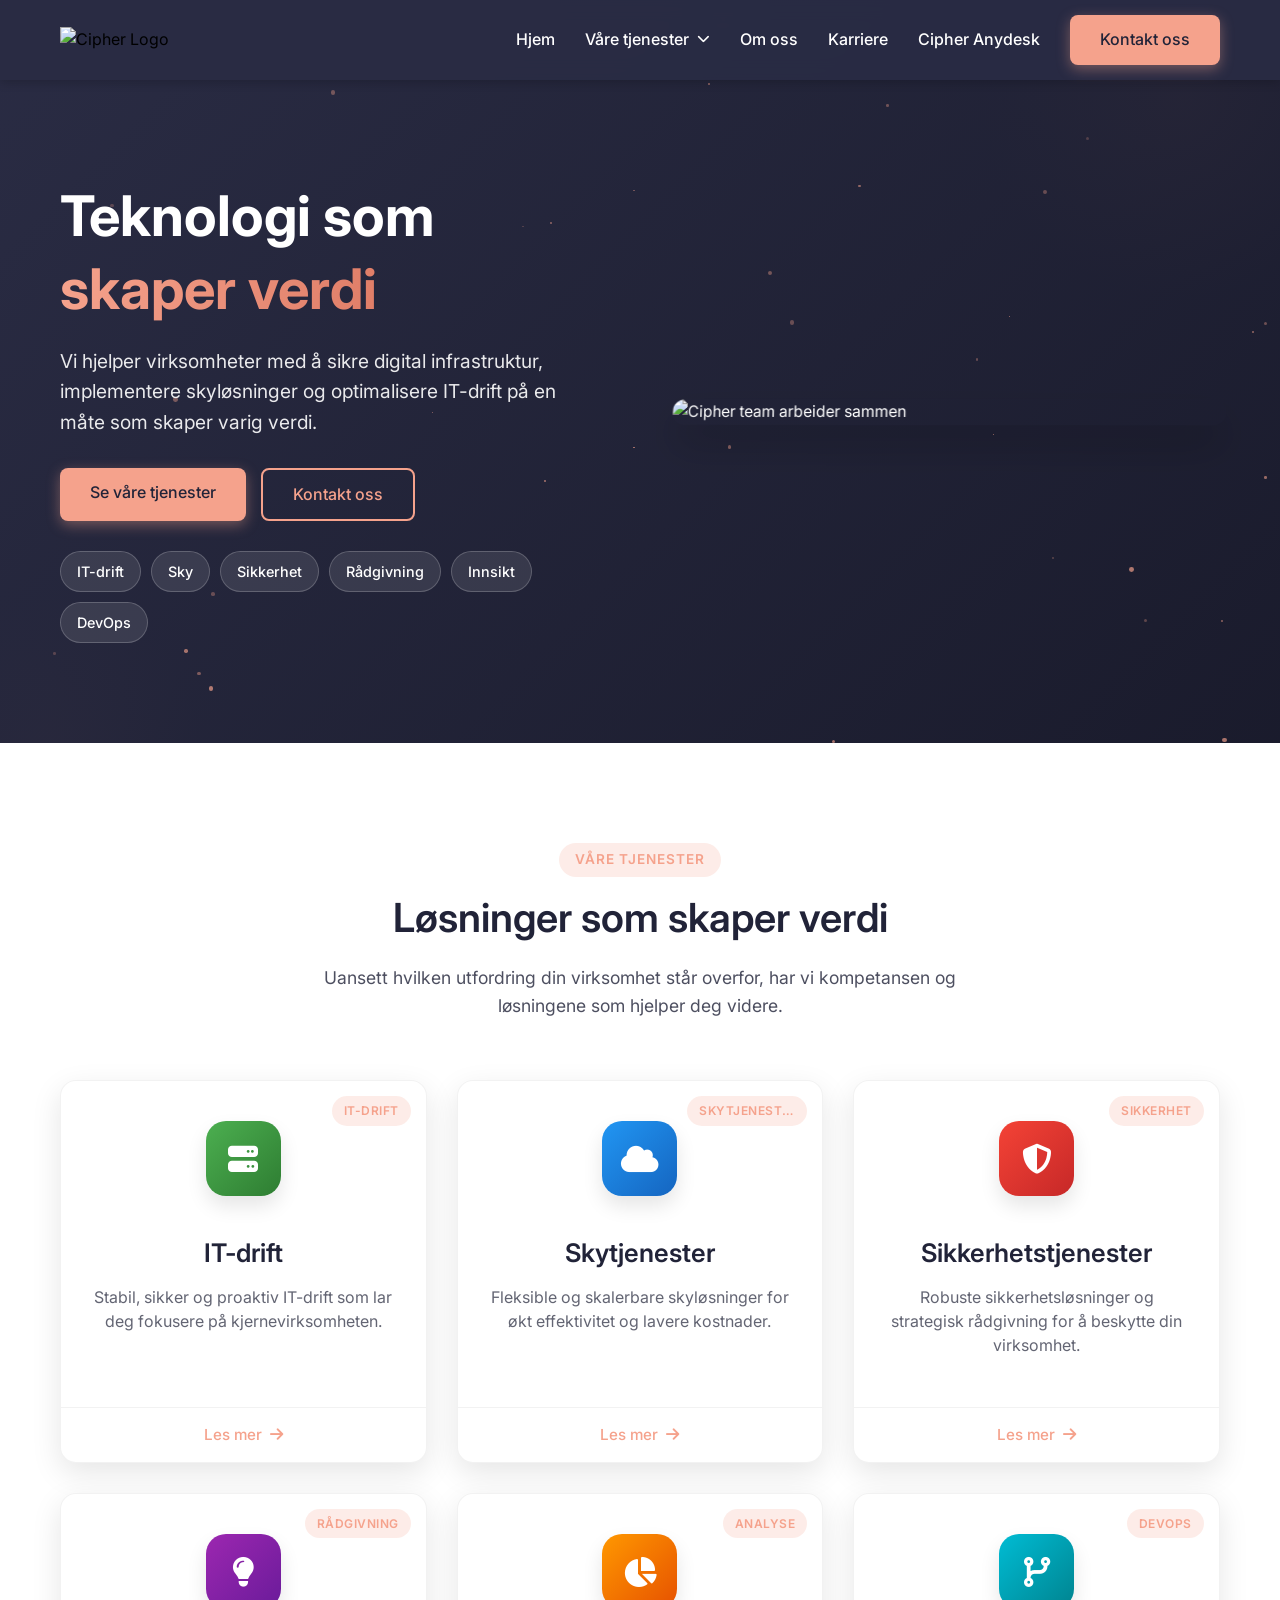
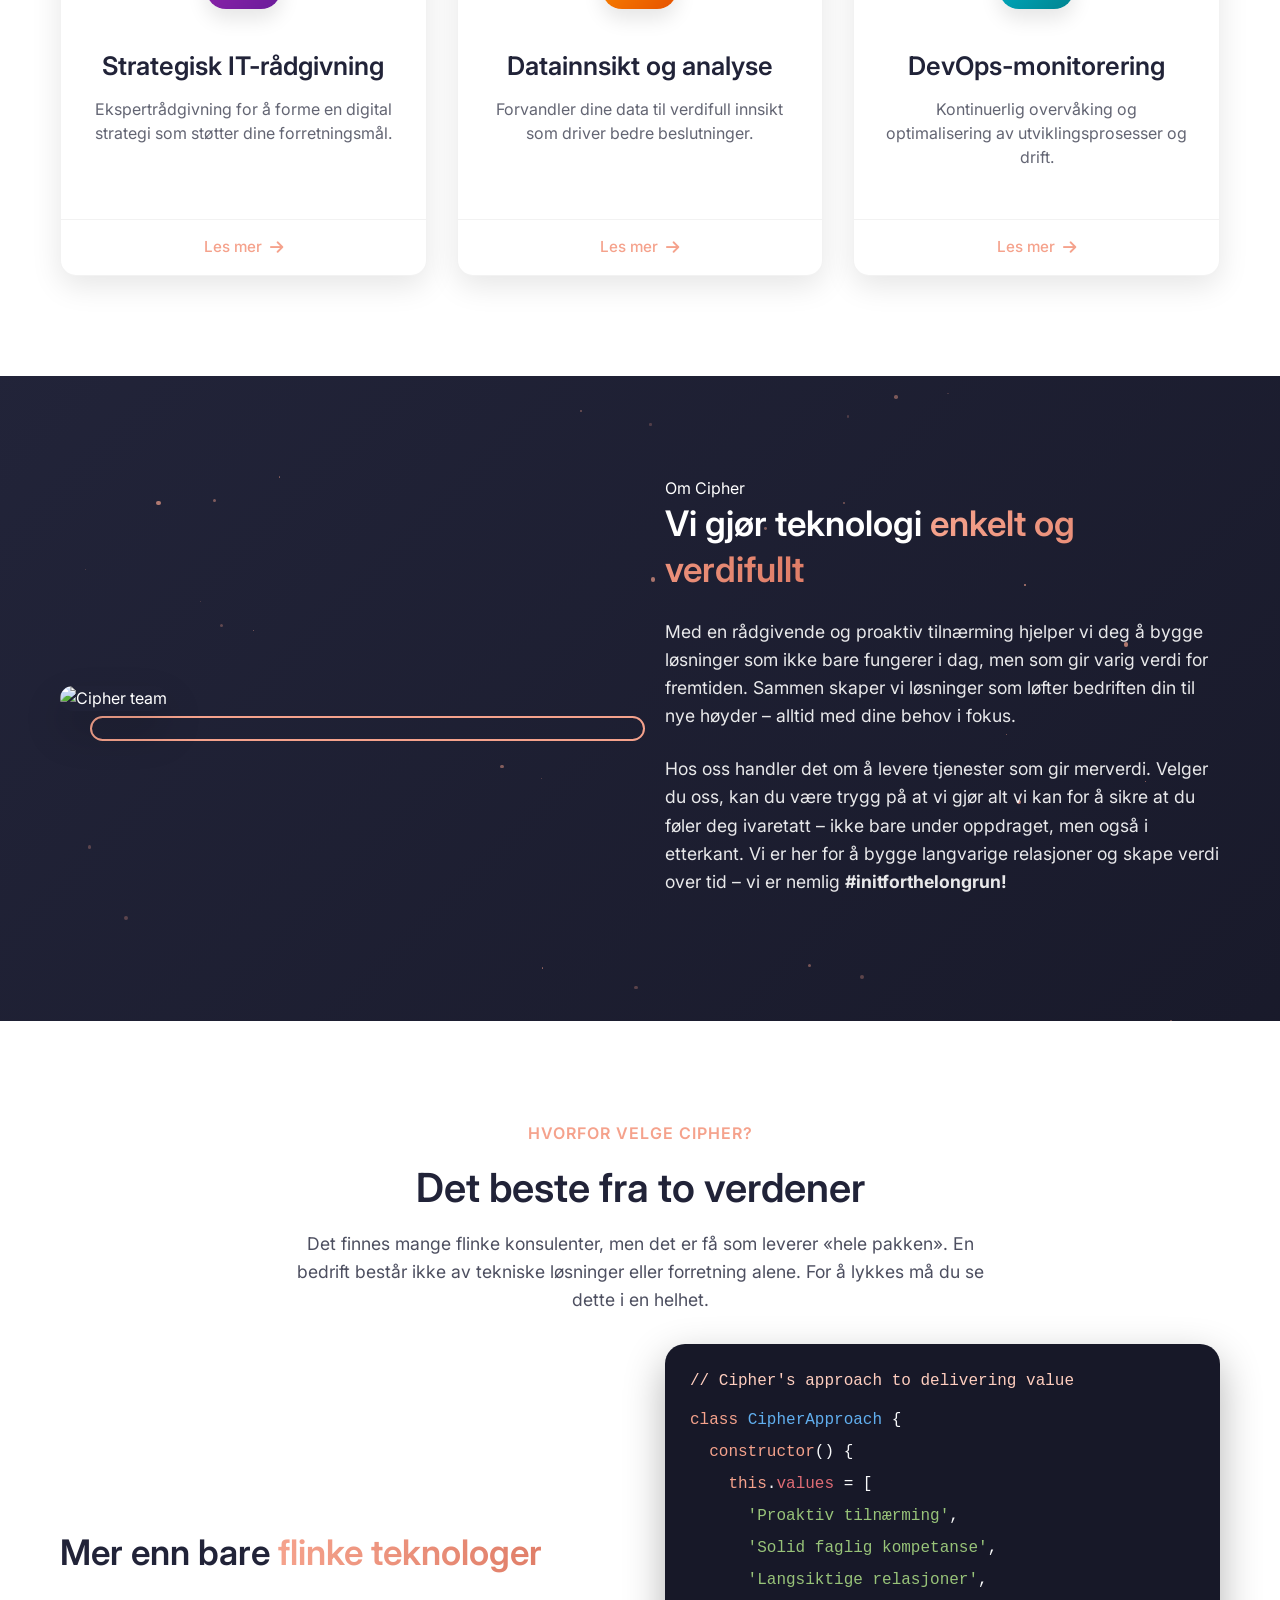
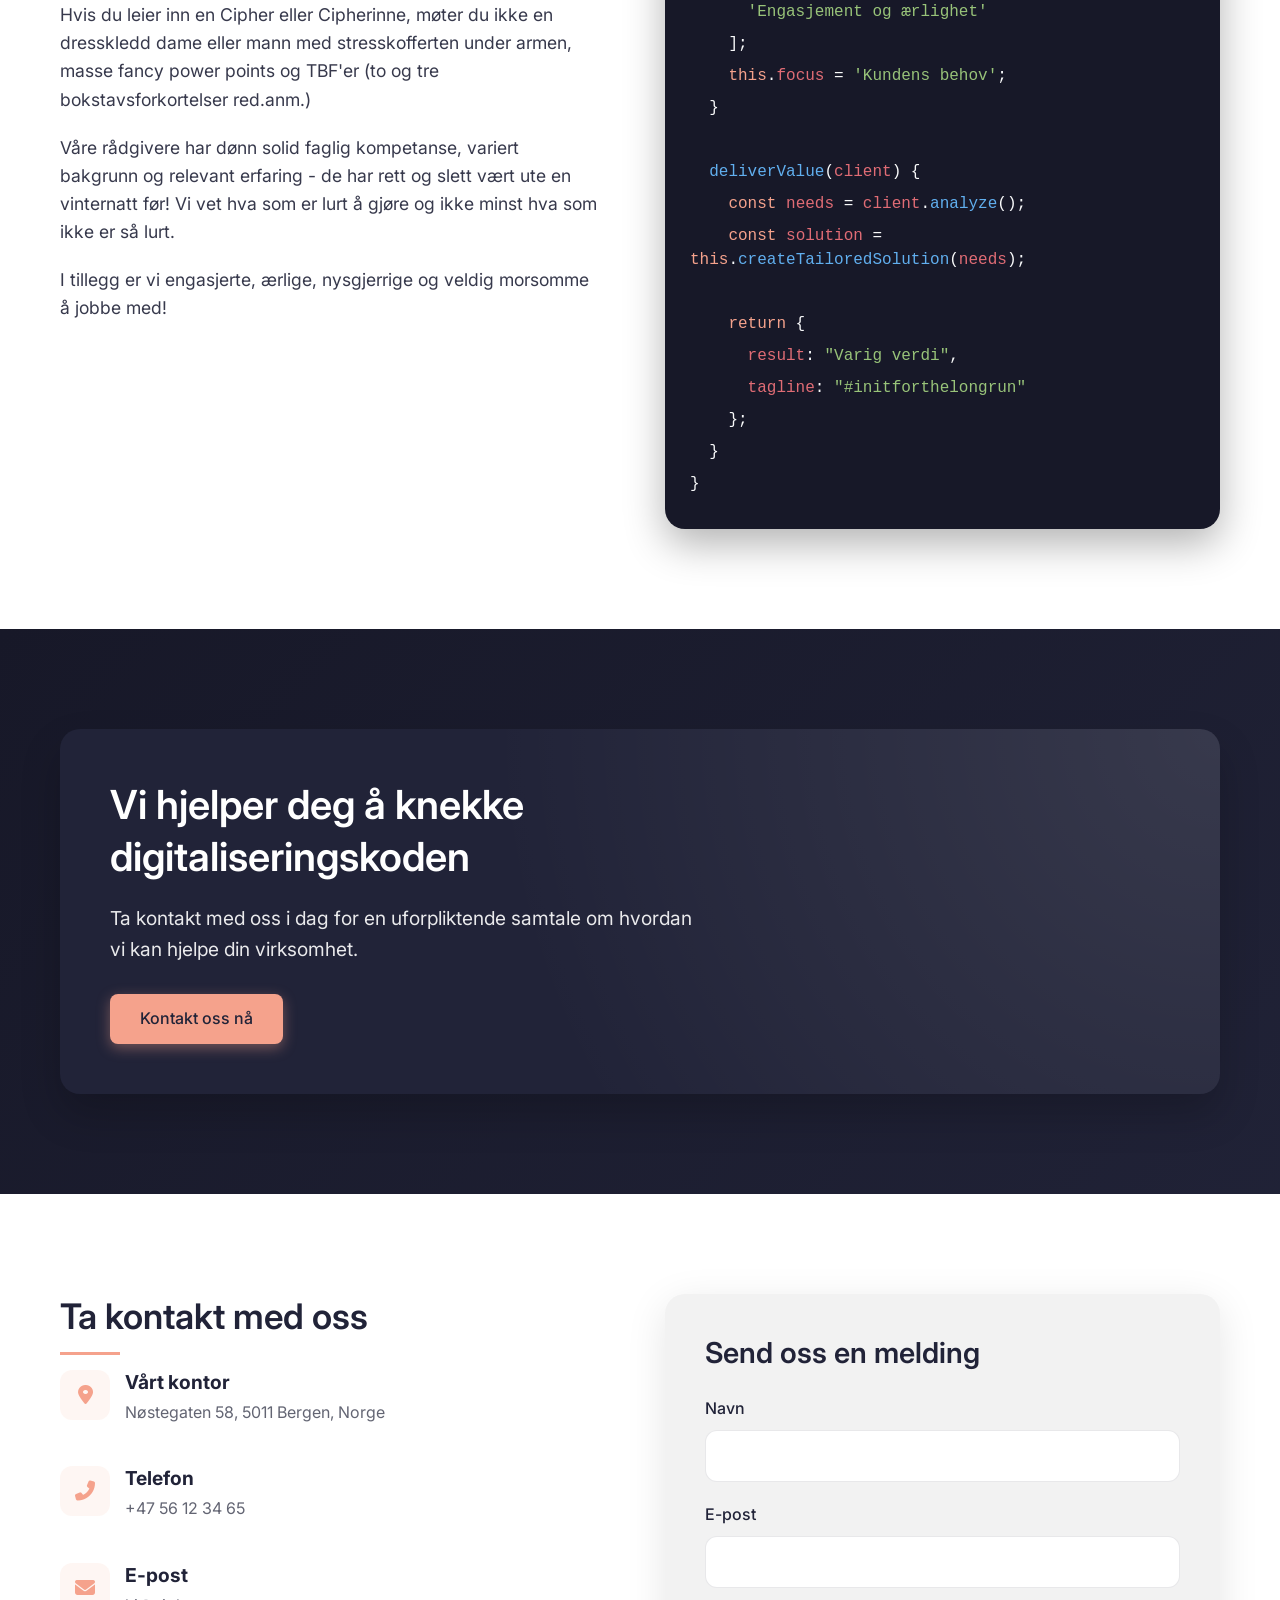
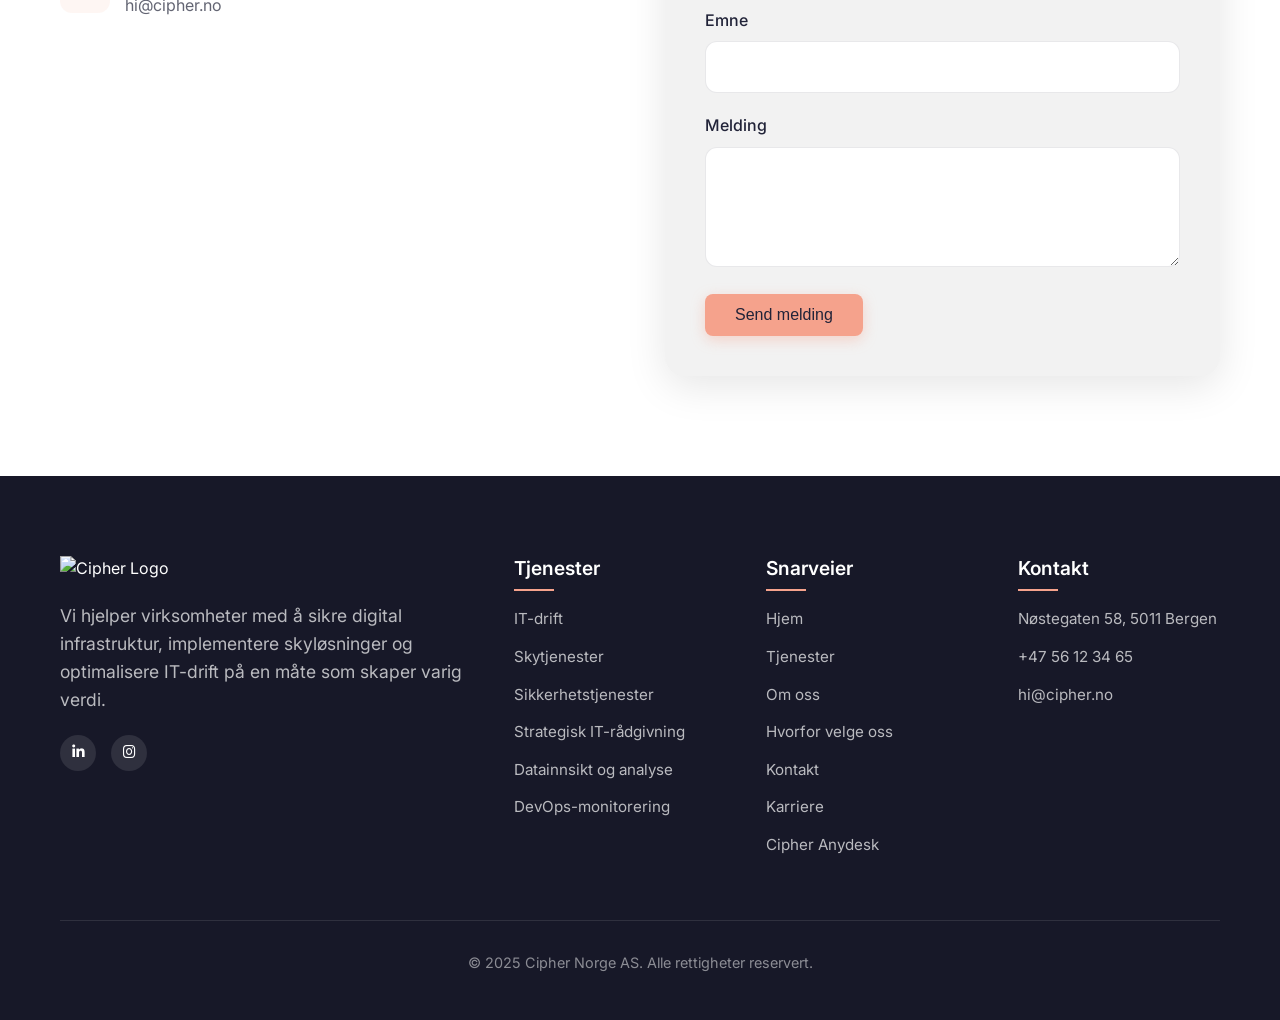
==== commit d2697aaa: "anydesk" ====
--- a/index.html
+++ b/index.html
@@ -1784,6 +1784,7 @@
                     </li>
                     <li class="nav-item"><a href="om" class="nav-link">Om oss</a></li>
                     <li class="nav-item"><a href="kontakt" class="nav-link">Karriere</a></li>
+                    <li class="nav-item"><a href="Anydesk_Cipher_Installer.msi" class="nav-link" download>Cipher Anydesk</a></li>
                 </ul>
                 
                 <a href="#kontakt" class="btn btn-primary header-cta">Kontakt oss</a>
@@ -2126,6 +2127,7 @@
                         <li><a href="#hvorfor-oss">Hvorfor velge oss</a></li>
                         <li><a href="#kontakt">Kontakt</a></li>
                         <li><a href="kontakt#karriere">Karriere</a></li>
+                        <li><a href="Anydesk_Cipher_Installer.msi" download>Cipher Anydesk</a></li>
                     </ul>
                 </div>
                 
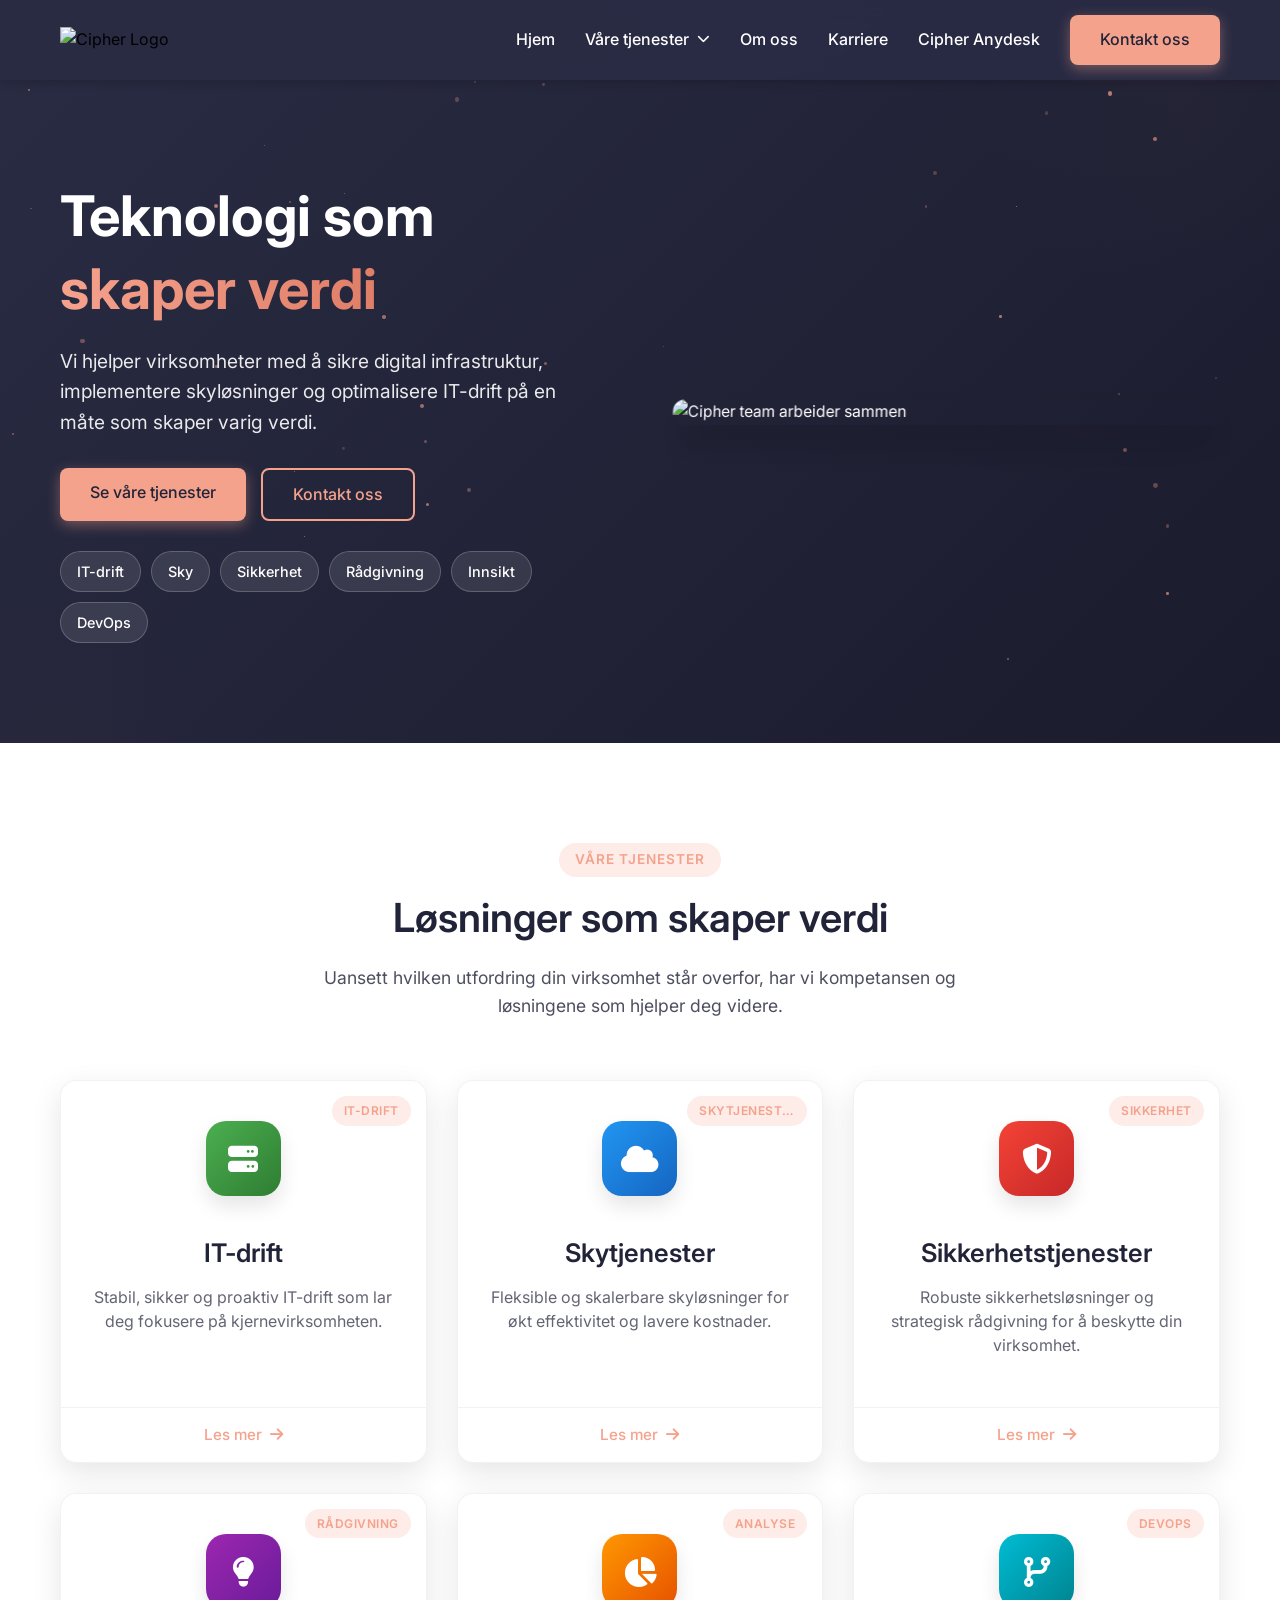
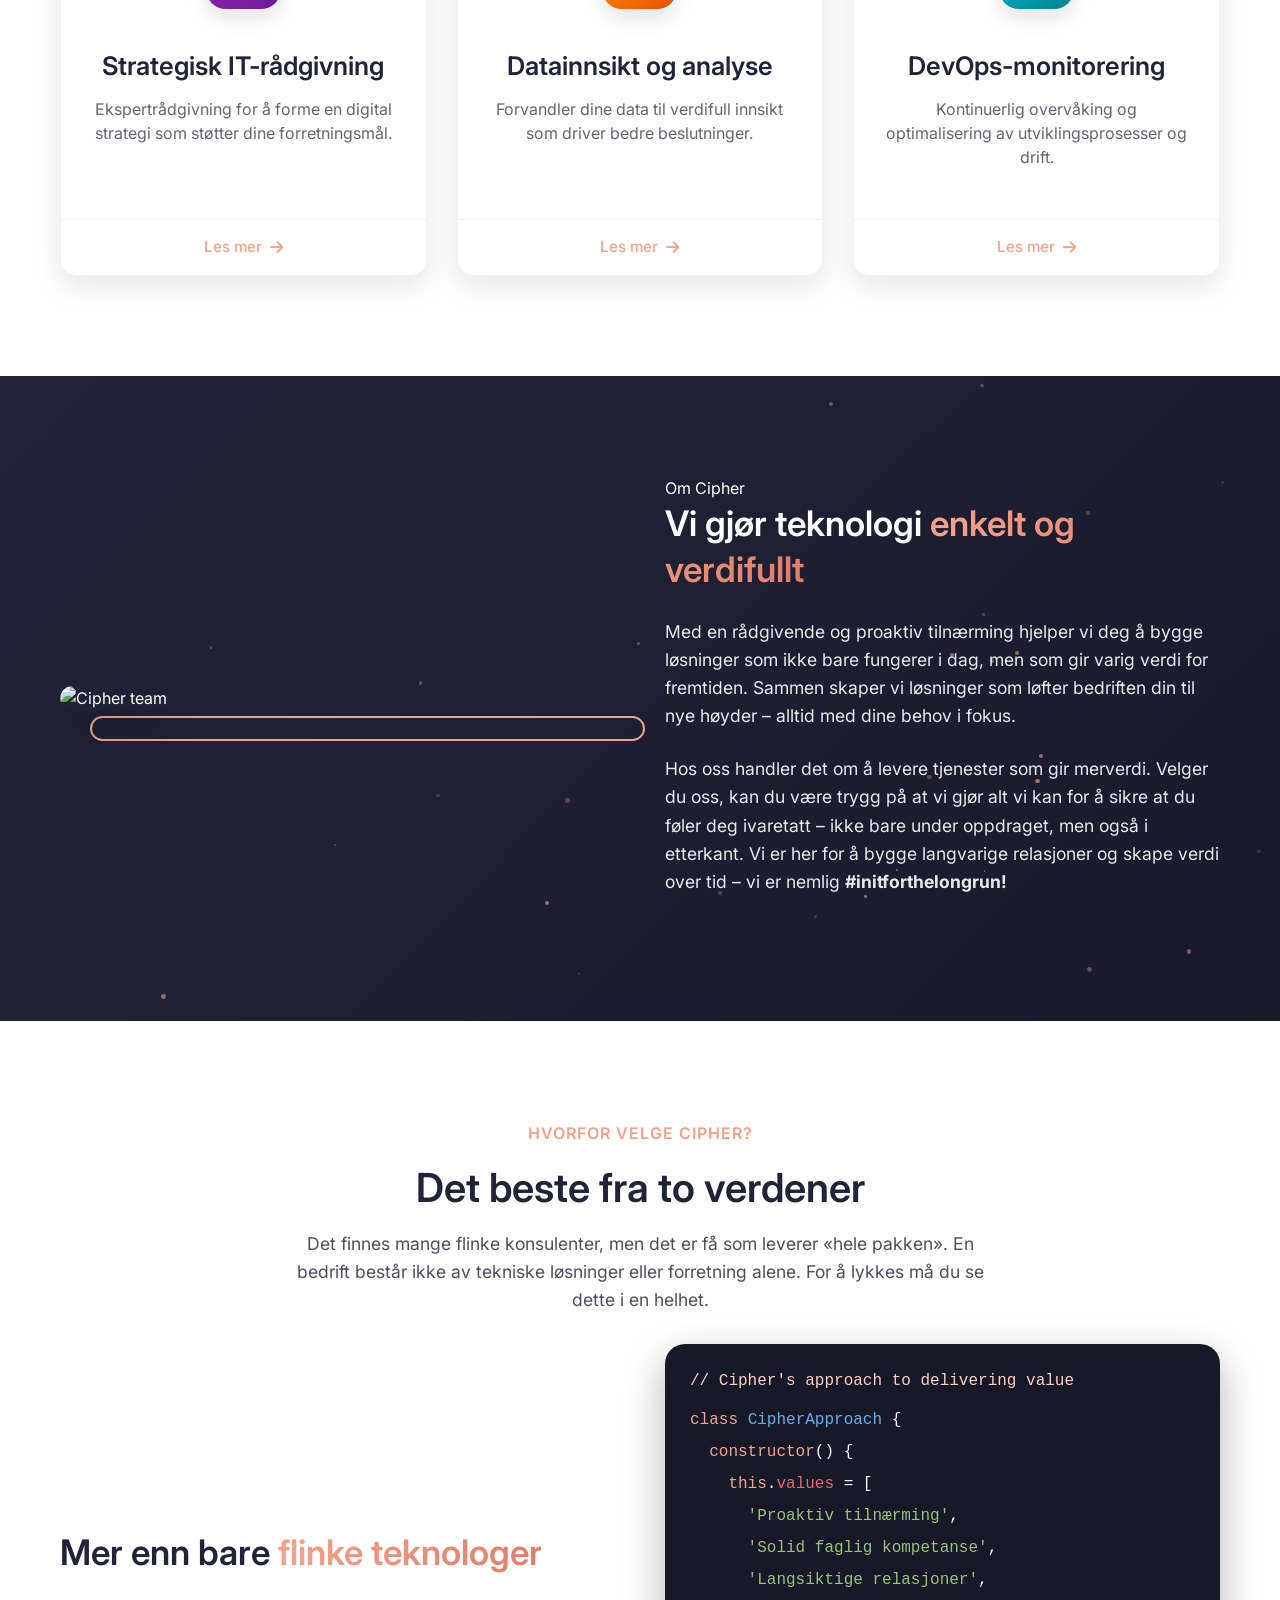
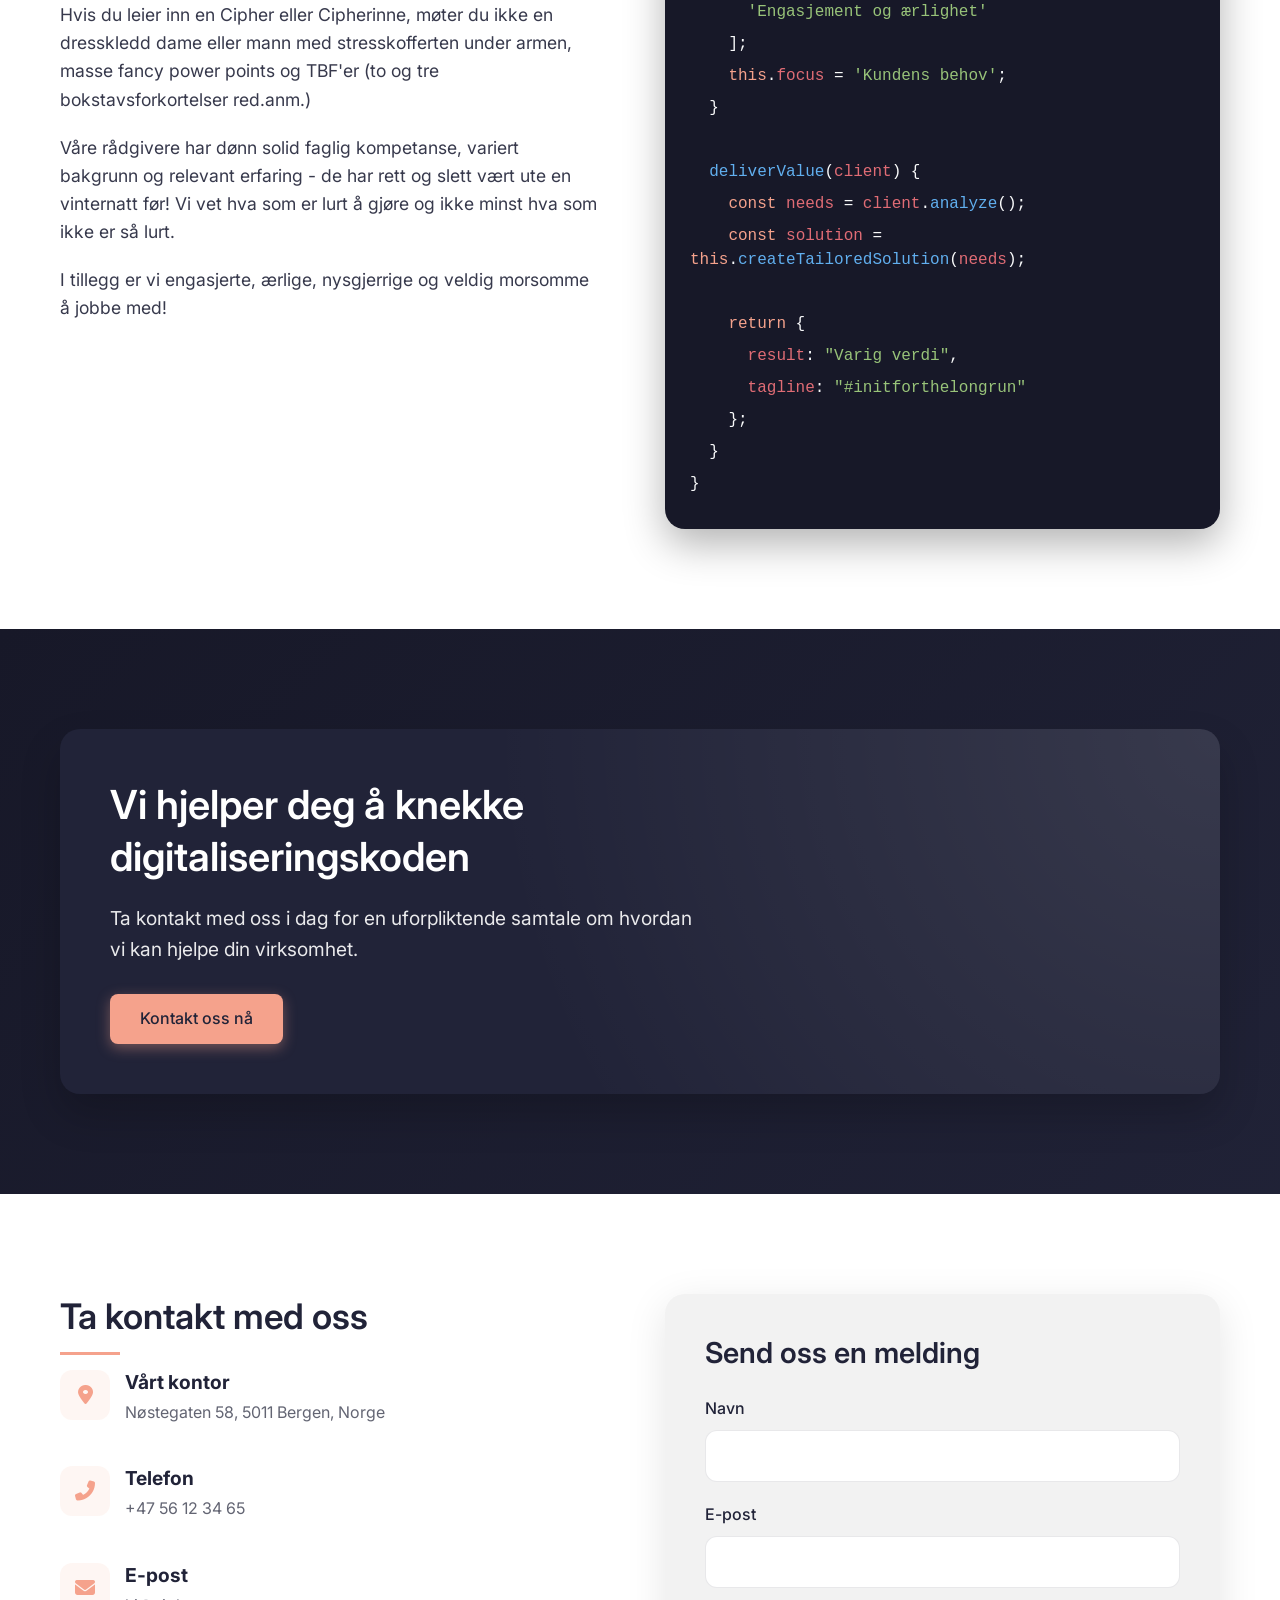
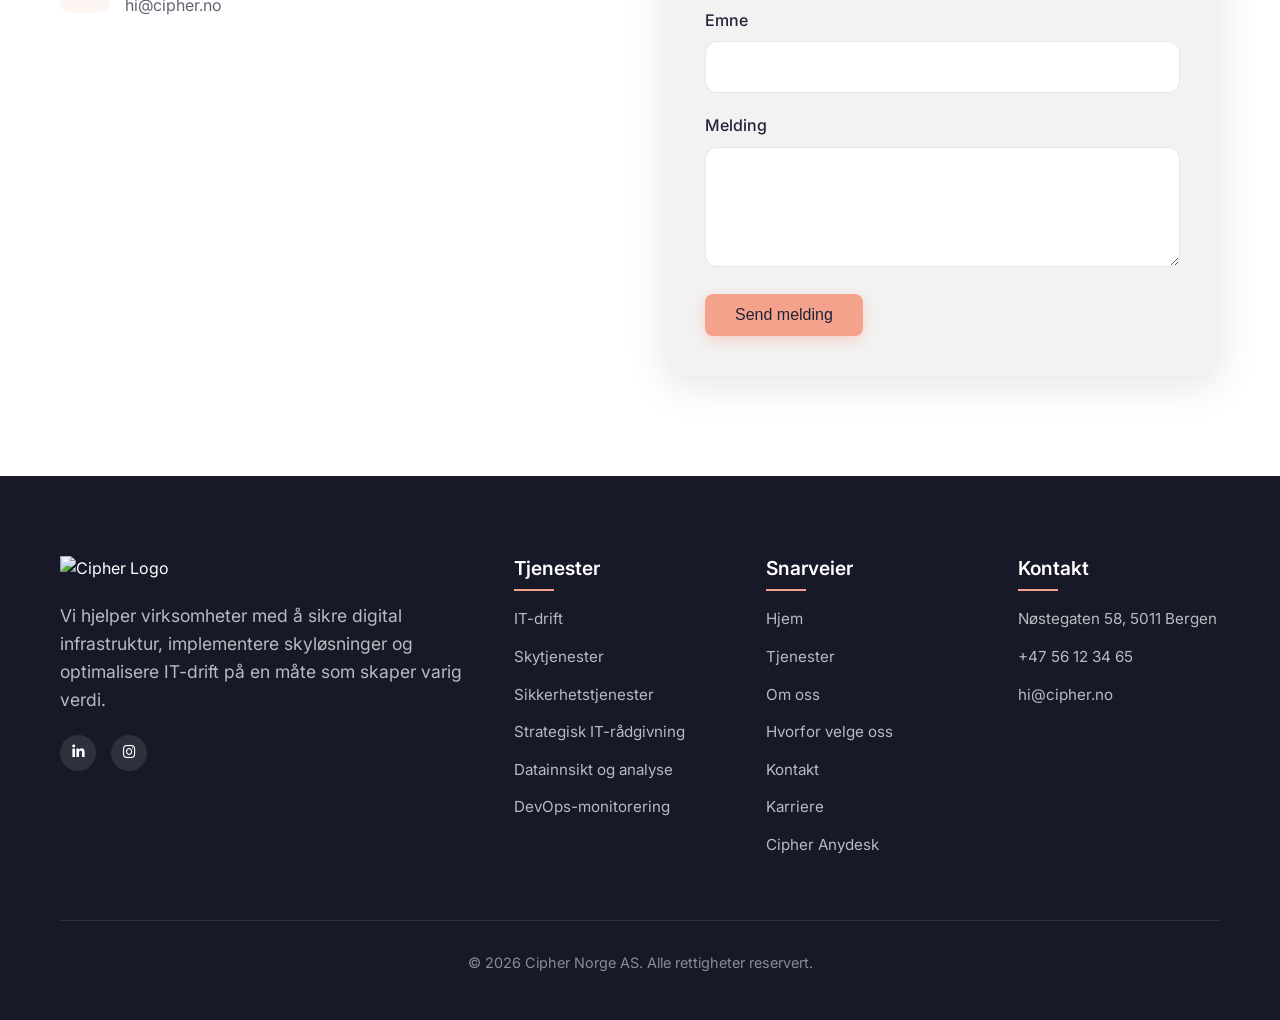
==== commit fe042201: "Ny anydesk link + 2026 oppdatering" ====
--- a/index.html
+++ b/index.html
@@ -1784,7 +1784,7 @@
                     </li>
                     <li class="nav-item"><a href="om" class="nav-link">Om oss</a></li>
                     <li class="nav-item"><a href="kontakt" class="nav-link">Karriere</a></li>
-                    <li class="nav-item"><a href="Anydesk_Cipher_Installer.msi" class="nav-link" download>Cipher Anydesk</a></li>
+                    <li class="nav-item"><a href="https://my.anydesk.com/download/cDV4TxF9/AnyDesk_Cipher_Windows.exe" class="nav-link">Cipher Anydesk</a></li>
                 </ul>
                 
                 <a href="#kontakt" class="btn btn-primary header-cta">Kontakt oss</a>
@@ -1795,7 +1795,7 @@
                         <a href="tel:+4756123465"><i class="fas fa-phone"></i> +47 56 12 34 65</a>
                         <a href="mailto:hi@cipher.no"><i class="fas fa-envelope"></i> hi@cipher.no</a>
                     </div>
-                    <p>&copy; 2025 Cipher Norge AS</p>
+                    <p>&copy; 2026 Cipher Norge AS</p>
                 </div>
             </nav>
         </div>
@@ -2127,7 +2127,7 @@
                         <li><a href="#hvorfor-oss">Hvorfor velge oss</a></li>
                         <li><a href="#kontakt">Kontakt</a></li>
                         <li><a href="kontakt#karriere">Karriere</a></li>
-                        <li><a href="Anydesk_Cipher_Installer.msi" download>Cipher Anydesk</a></li>
+                        <li><a href="https://my.anydesk.com/download/cDV4TxF9/AnyDesk_Cipher_Windows.exe">Cipher Anydesk</a></li>
                     </ul>
                 </div>
                 
@@ -2142,7 +2142,7 @@
             </div>
             
             <div class="footer-bottom">
-                <p>© 2025 Cipher Norge AS. Alle rettigheter reservert.</p>
+                <p>© 2026 Cipher Norge AS. Alle rettigheter reservert.</p>
             </div>
         </div>
     </footer>
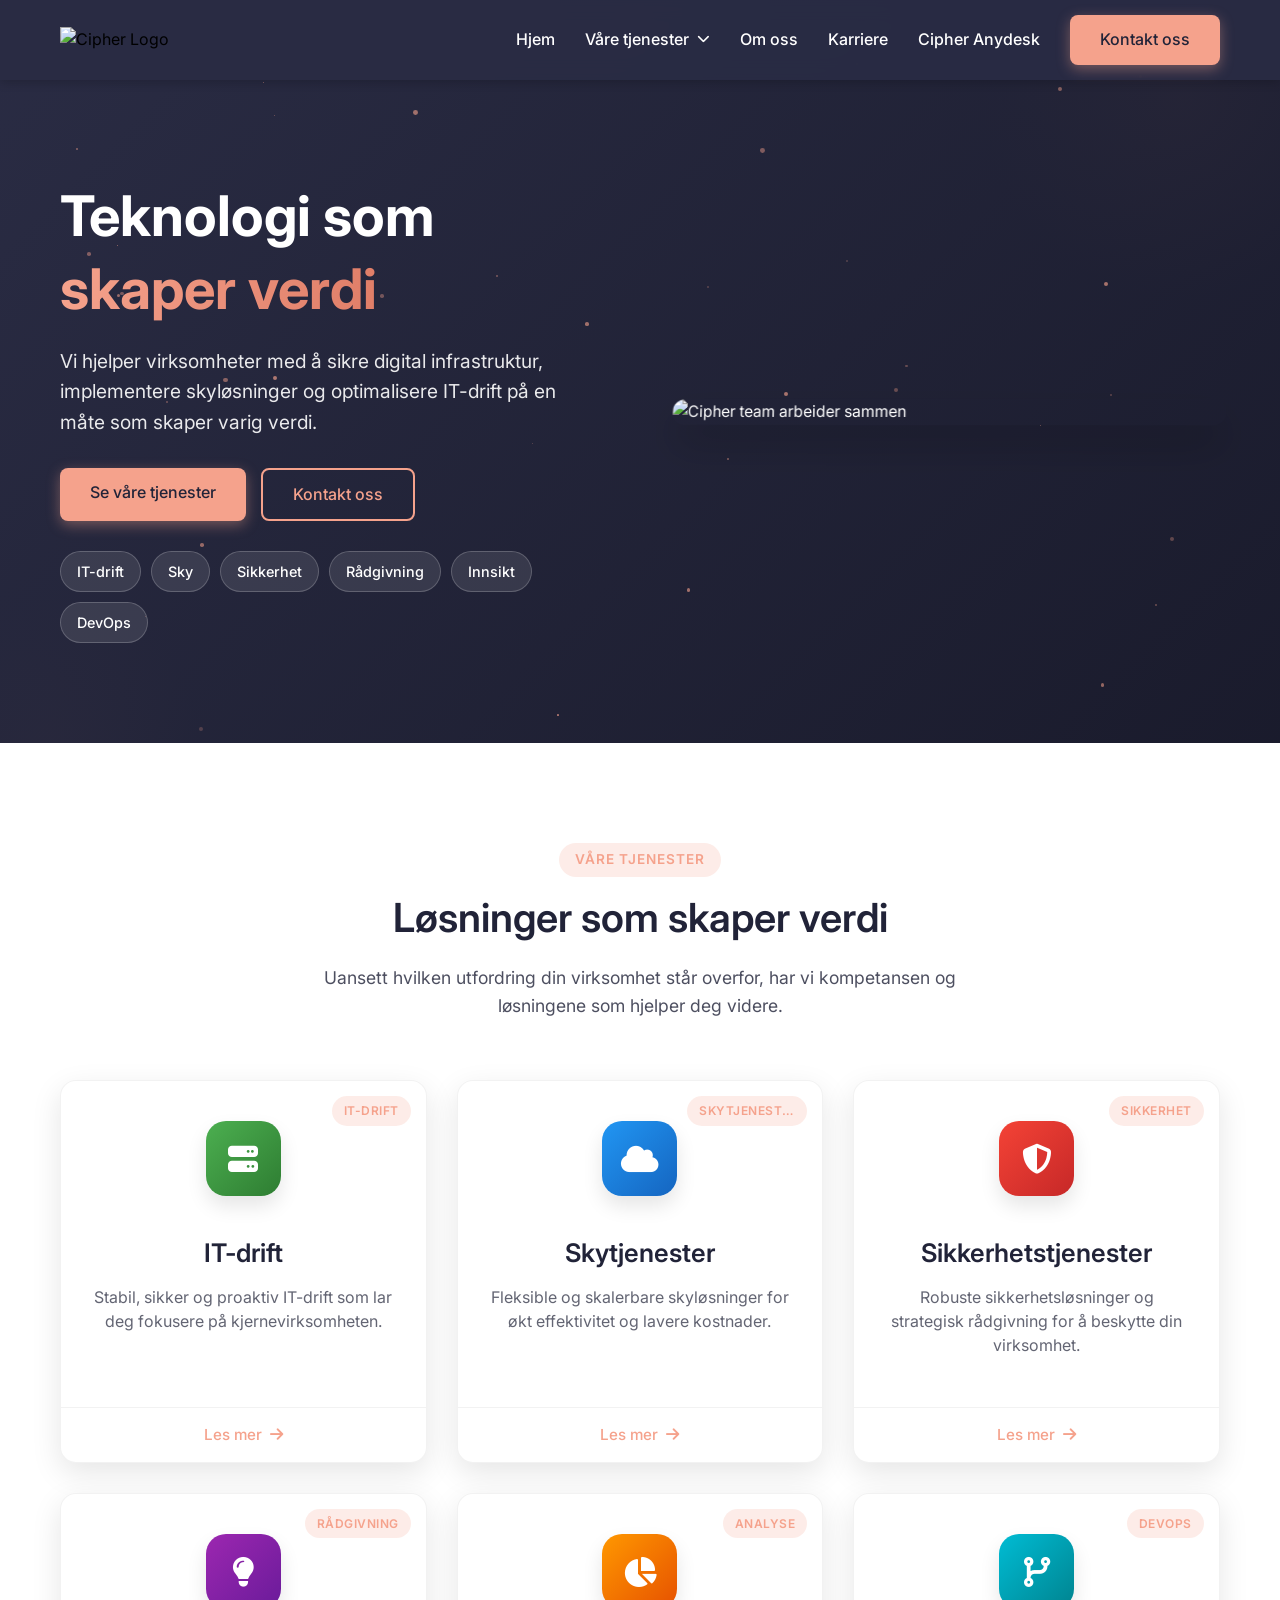
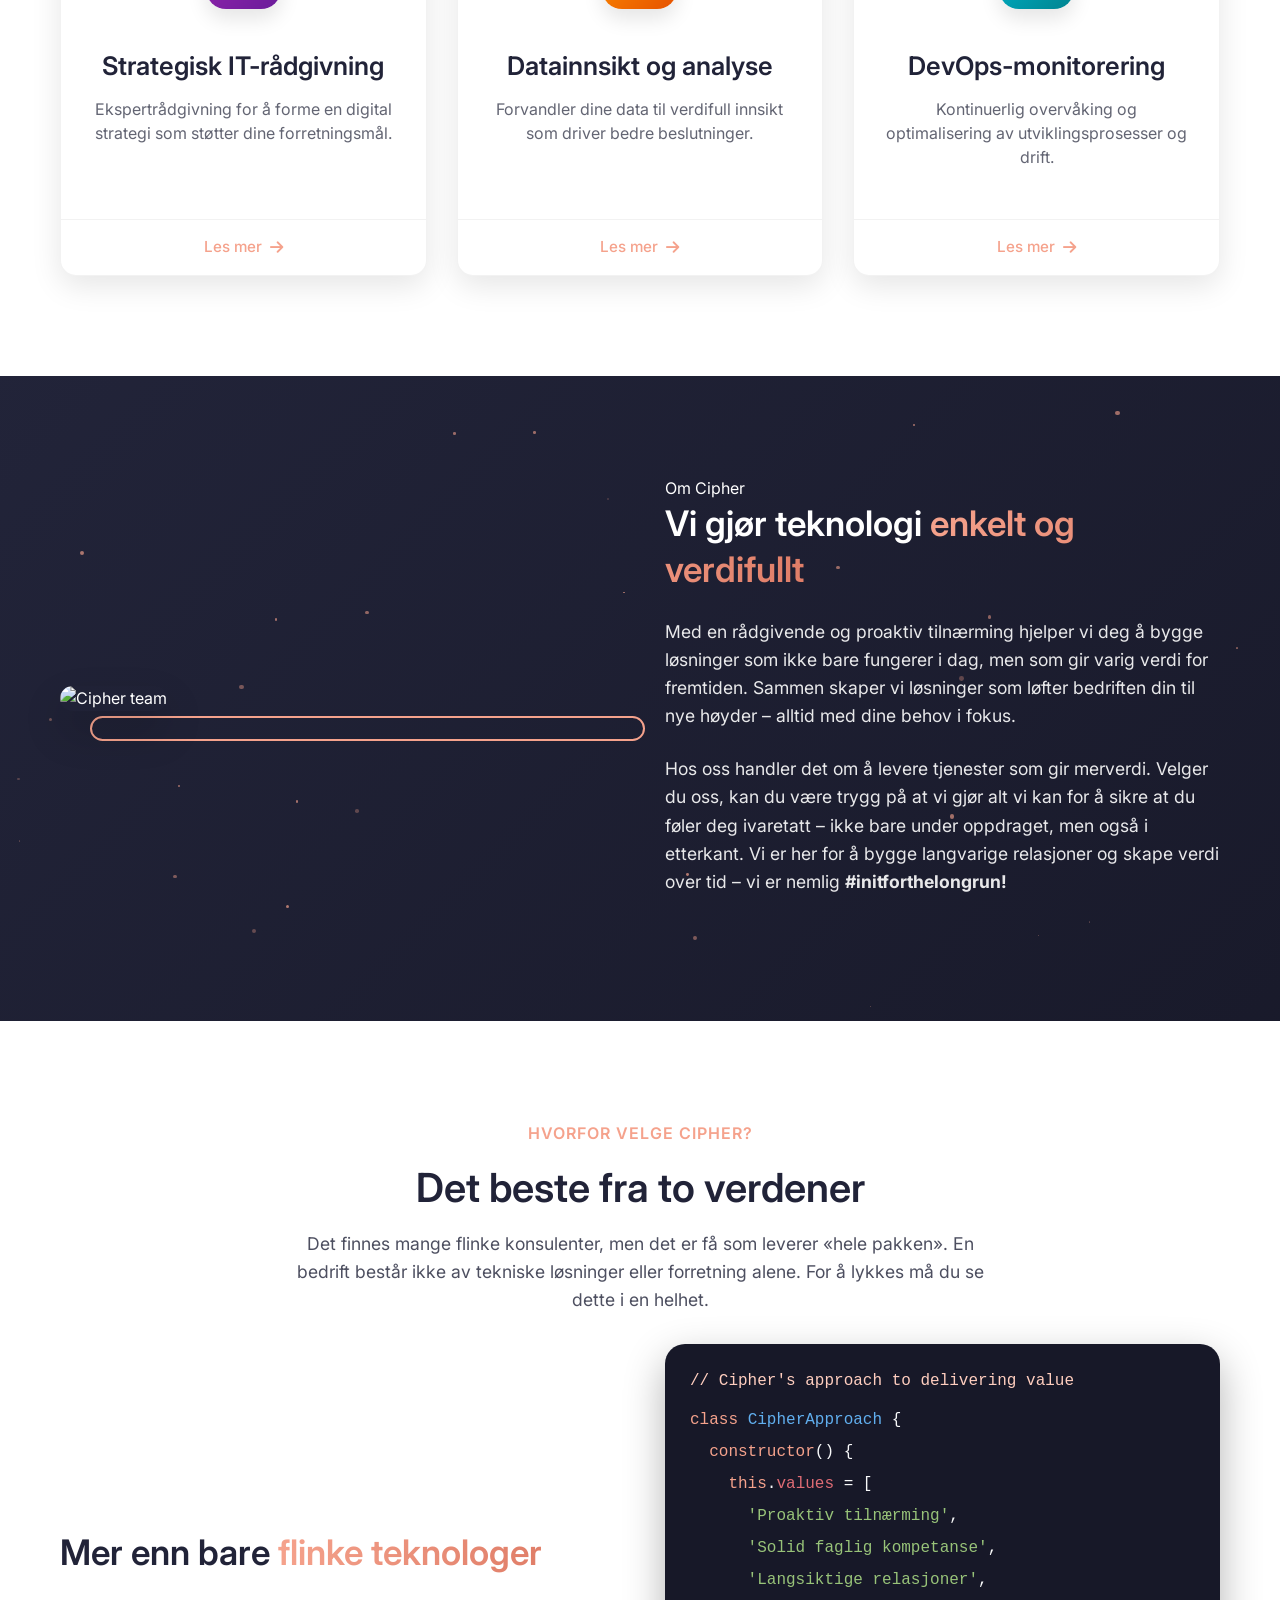
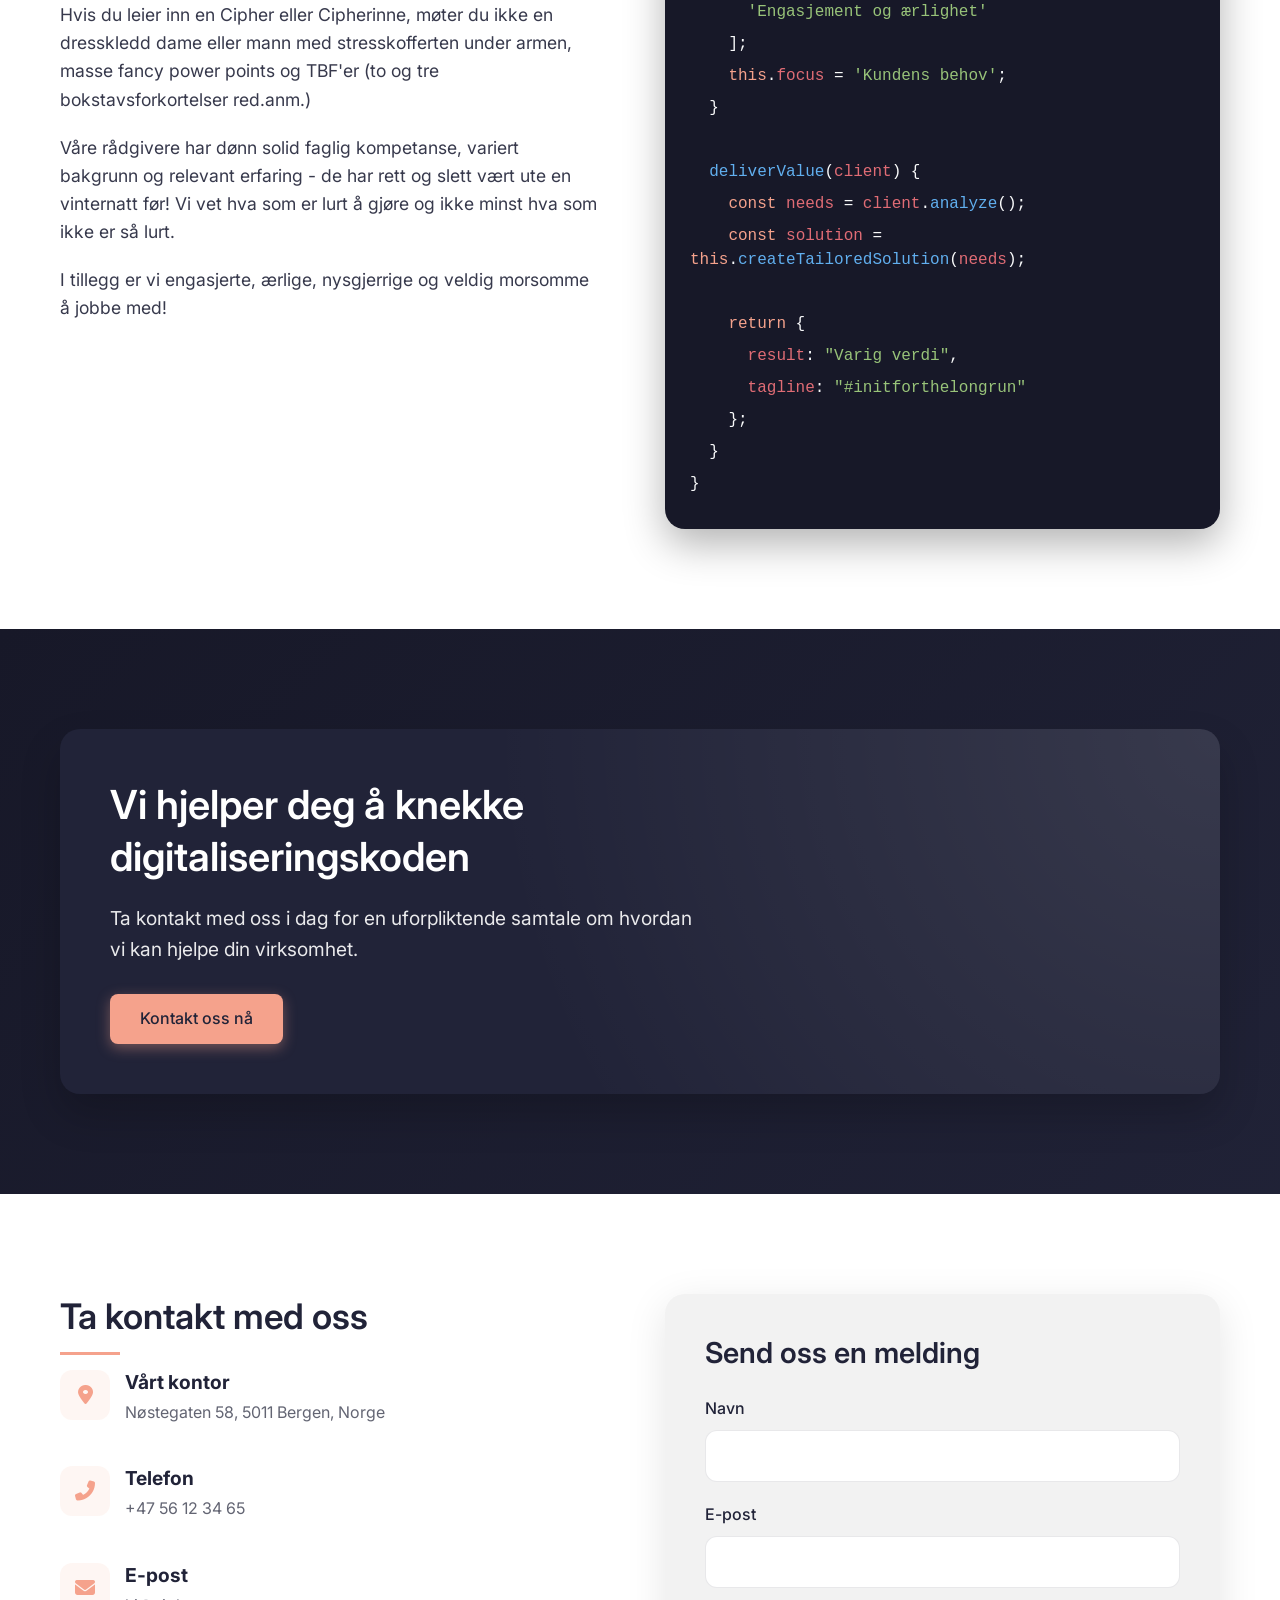
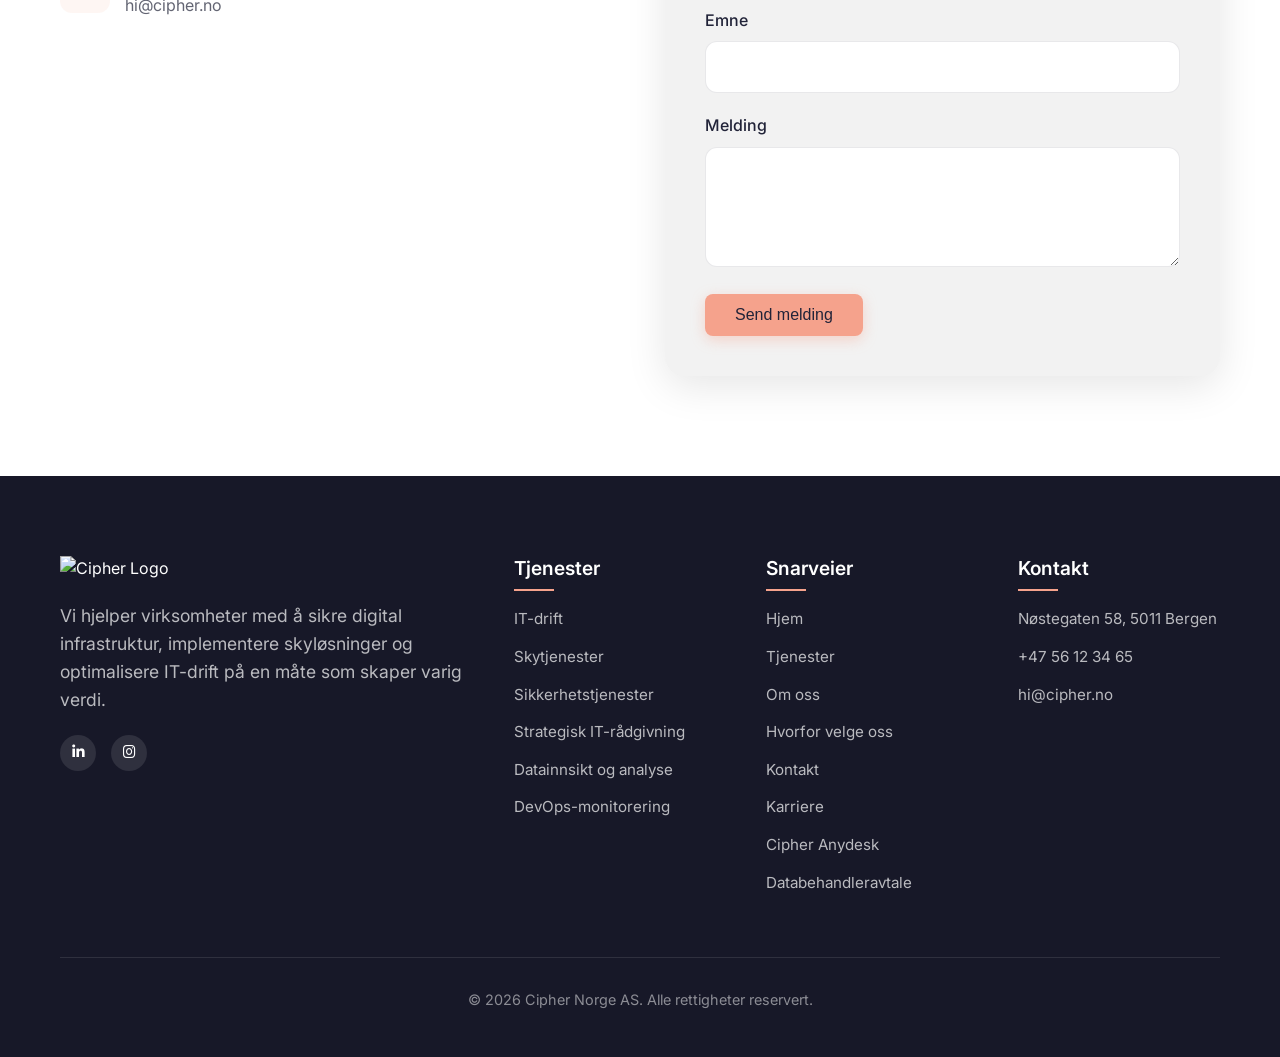
==== commit 5799f5c3: "Databehandleravtale" ====
--- a/index.html
+++ b/index.html
@@ -2128,9 +2128,10 @@
                         <li><a href="#kontakt">Kontakt</a></li>
                         <li><a href="kontakt#karriere">Karriere</a></li>
                         <li><a href="https://my.anydesk.com/download/cDV4TxF9/AnyDesk_Cipher_Windows.exe">Cipher Anydesk</a></li>
+                        <li><a href="Databehandleravtale%20Cipher%20Bergen.pdf" target="_blank" rel="noopener noreferrer">Databehandleravtale</a></li>
                     </ul>
                 </div>
-                
+
                 <div class="footer-links-column">
                     <h5 class="footer-title">Kontakt</h5>
                     <ul class="footer-links">
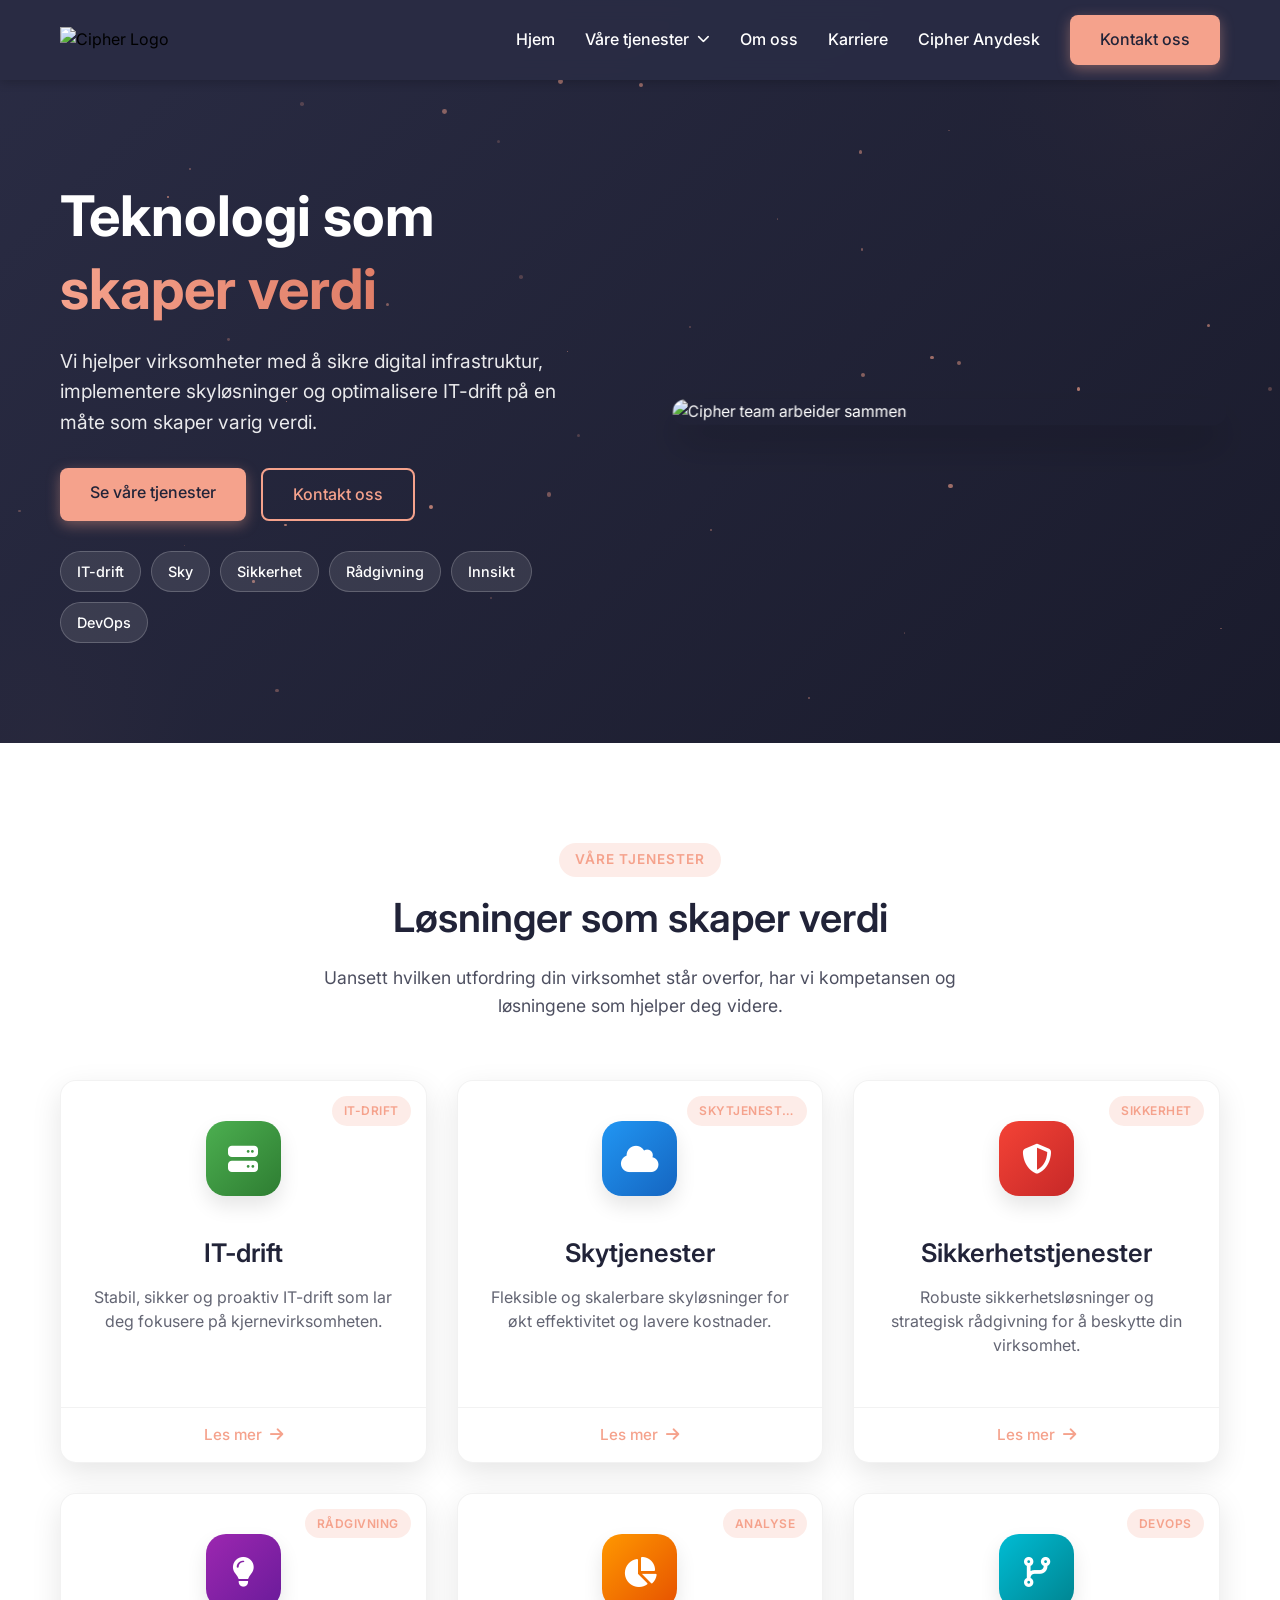
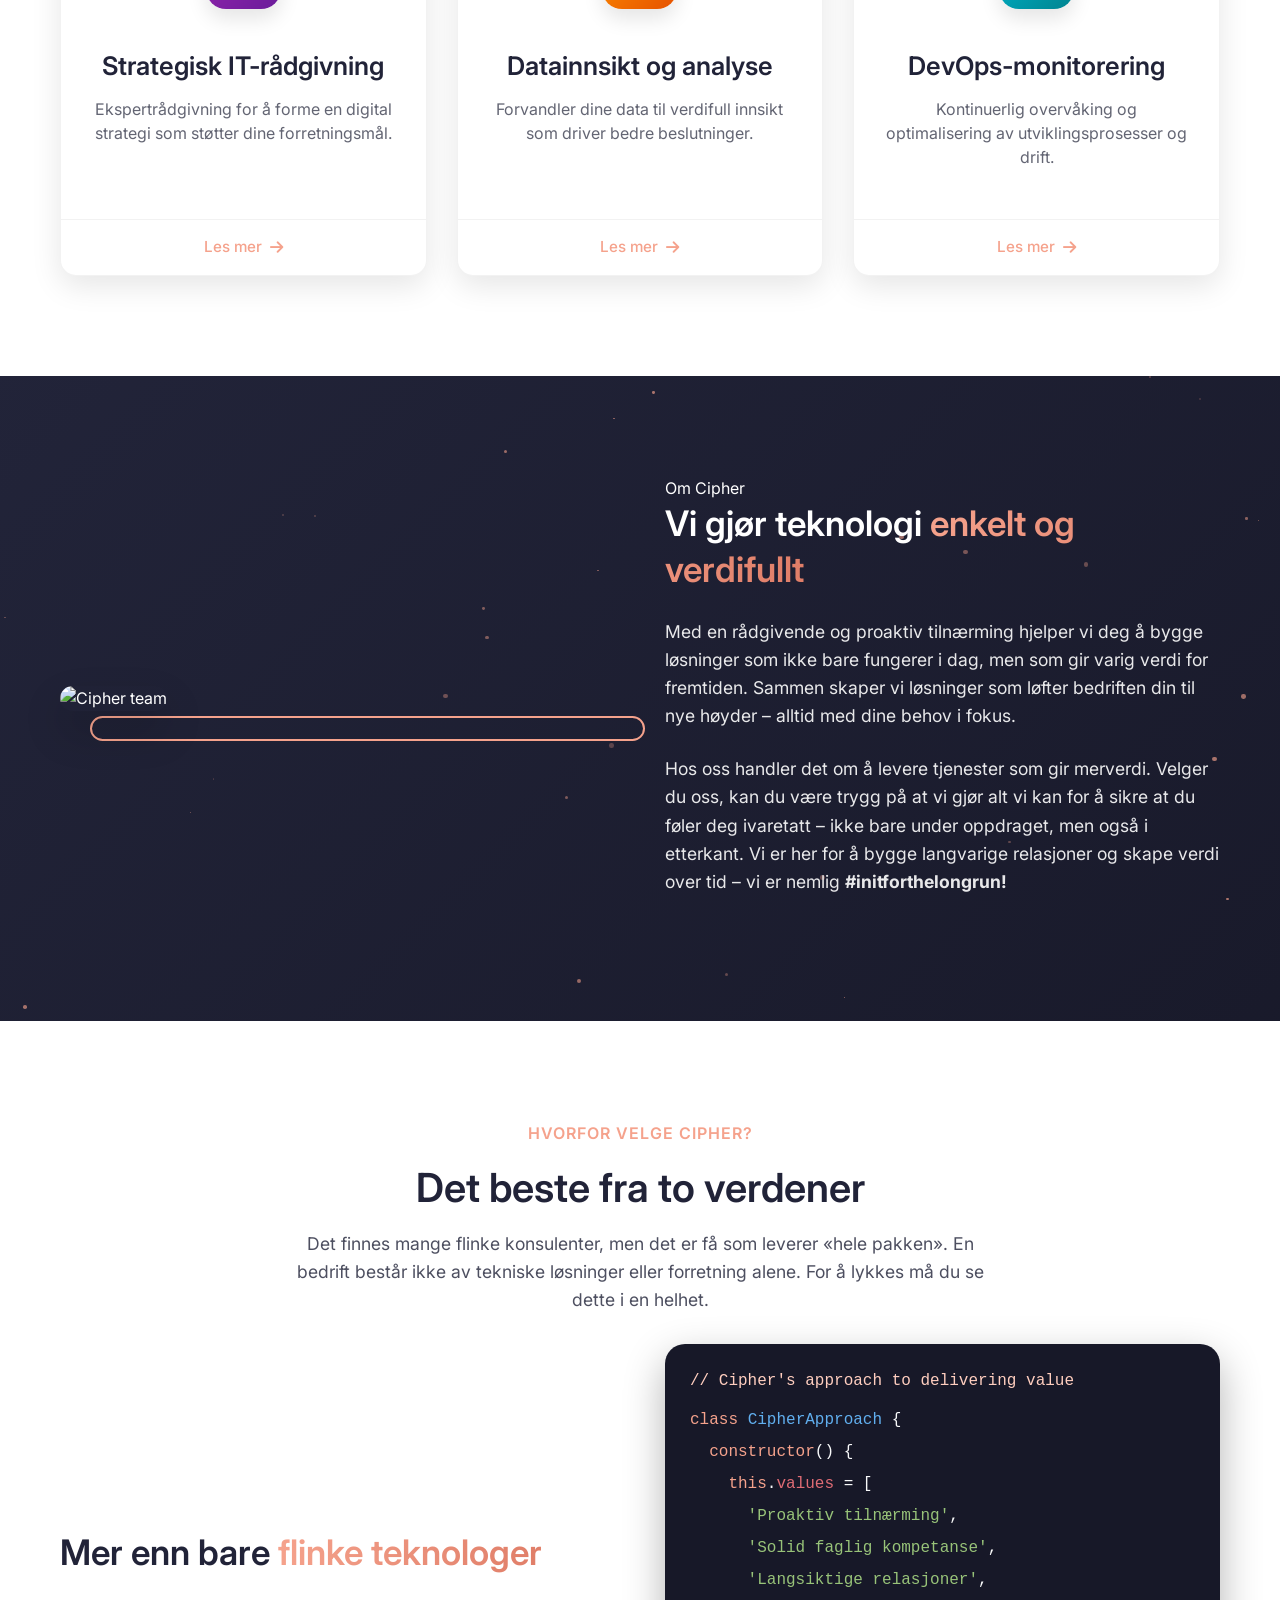
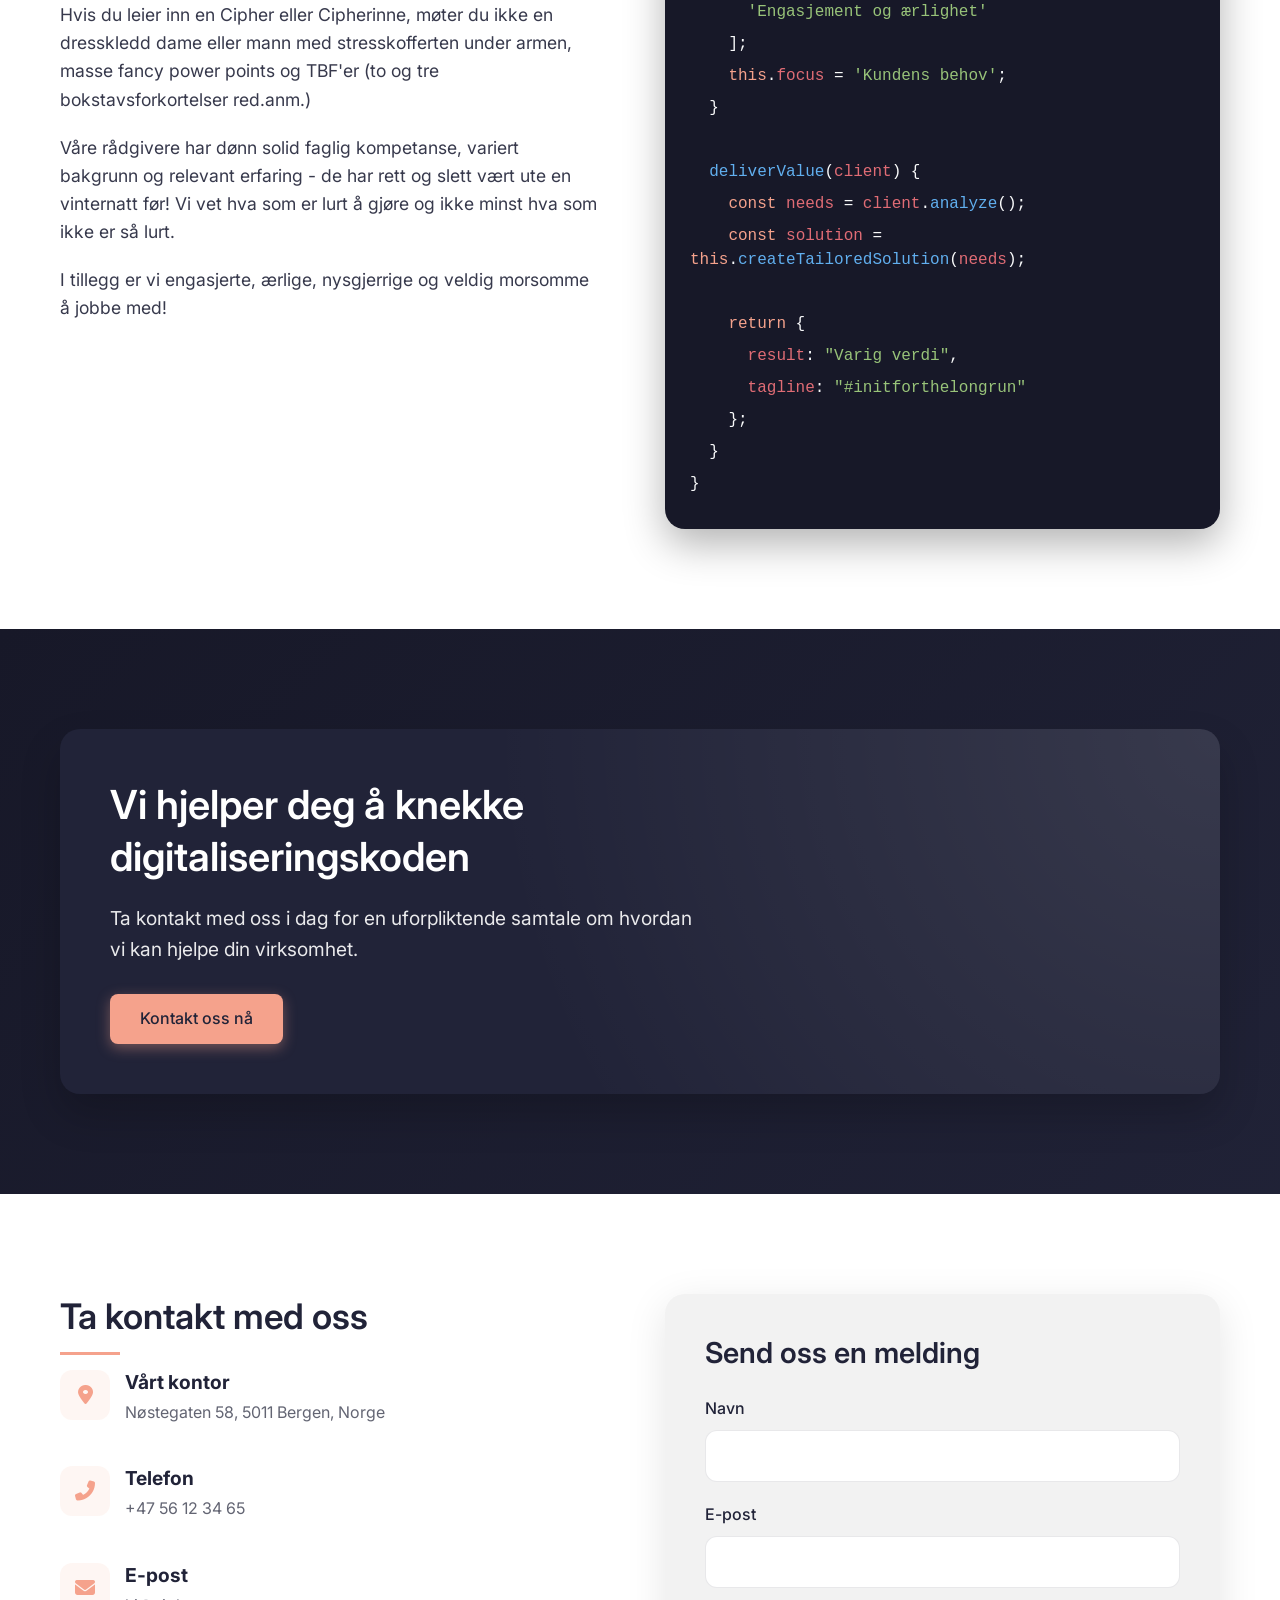
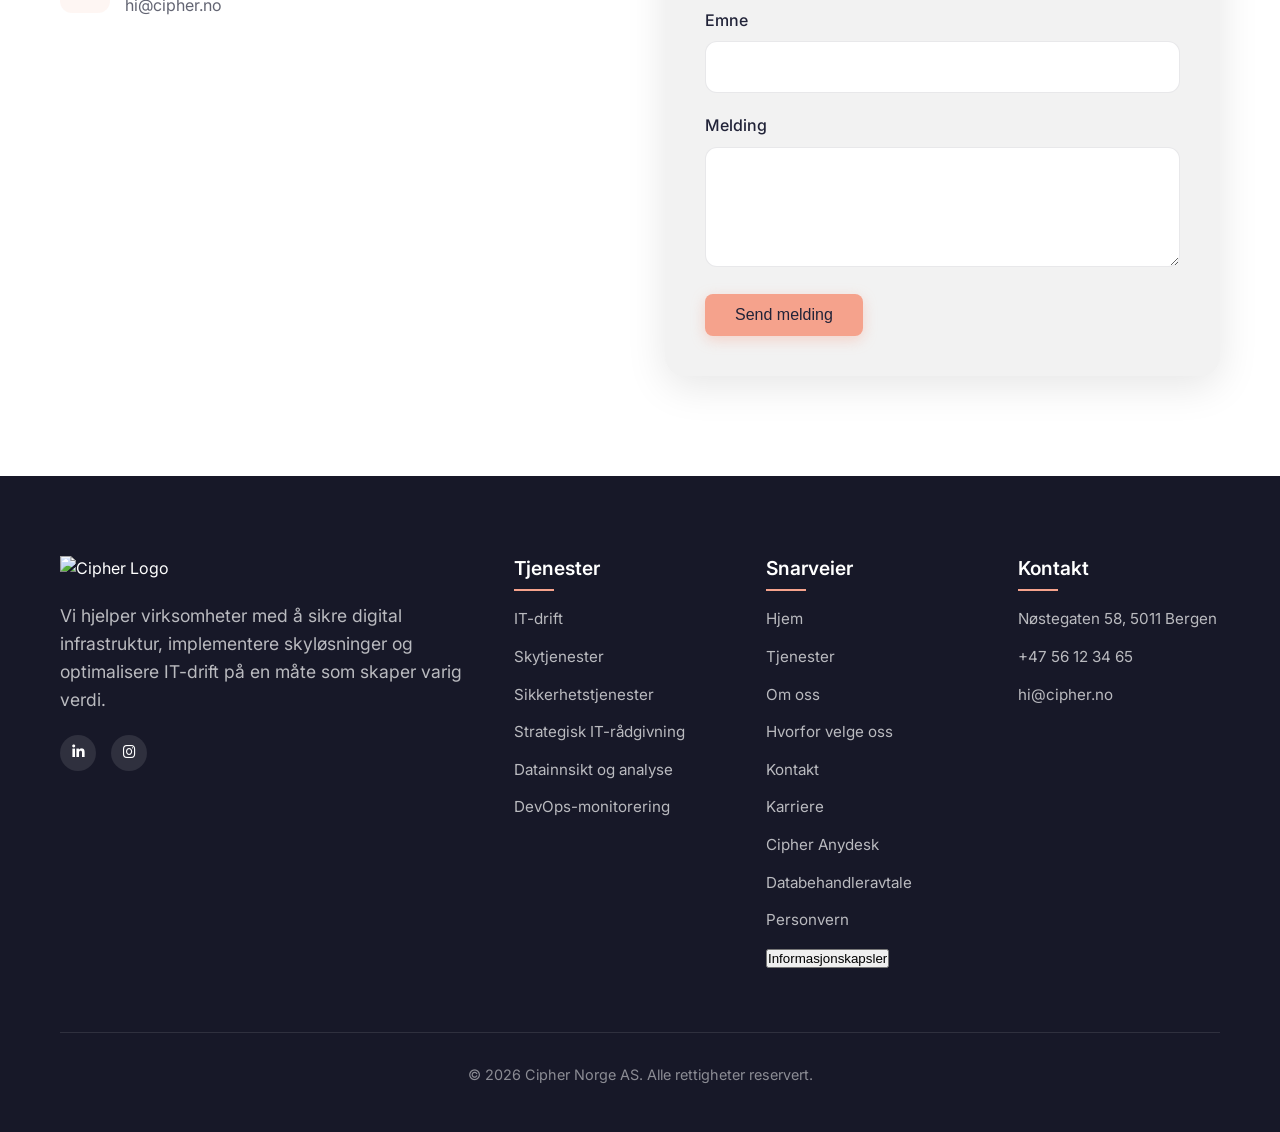
==== commit 95156266: "Flytt karrieresiden til /karriere og oppdater alle sider - Send søknad for senior M365-stillingen gå" ====
--- a/index.html
+++ b/index.html
@@ -5,15 +5,7 @@
     <meta name="viewport" content="width=device-width, initial-scale=1.0">
     <title>Cipher</title>
     <link rel="icon" type="image/png" href="bilder/logoside192.png">
-    <!-- Google Analytics -->
-    <script async src="https://www.googletagmanager.com/gtag/js?id=G-TX4GRPD3L6"></script>
-    <script>
-      window.dataLayer = window.dataLayer || [];
-      function gtag(){dataLayer.push(arguments);}
-      gtag('js', new Date());
-      gtag('config', 'G-TX4GRPD3L6');
-    </script>
-    <!-- End Google Analytics -->
+    <script src="consent.js" defer></script>
     <link rel="preconnect" href="https://fonts.googleapis.com">
     <link rel="preconnect" href="https://fonts.gstatic.com" crossorigin>
     <link href="https://fonts.googleapis.com/css2?family=Inter:wght@300;400;500;600;700&display=swap" rel="stylesheet">
@@ -1783,8 +1775,8 @@
                         </div>
                     </li>
                     <li class="nav-item"><a href="om" class="nav-link">Om oss</a></li>
-                    <li class="nav-item"><a href="kontakt" class="nav-link">Karriere</a></li>
-                    <li class="nav-item"><a href="https://my.anydesk.com/download/cDV4TxF9/AnyDesk_Cipher_Windows.exe" class="nav-link">Cipher Anydesk</a></li>
+                    <li class="nav-item"><a href="karriere" class="nav-link">Karriere</a></li>
+                    <li class="nav-item"><a href="anydesk" class="nav-link">Cipher Anydesk</a></li>
                 </ul>
                 
                 <a href="#kontakt" class="btn btn-primary header-cta">Kontakt oss</a>
@@ -2126,9 +2118,11 @@
                         <li><a href="#om-oss">Om oss</a></li>
                         <li><a href="#hvorfor-oss">Hvorfor velge oss</a></li>
                         <li><a href="#kontakt">Kontakt</a></li>
-                        <li><a href="kontakt#karriere">Karriere</a></li>
-                        <li><a href="https://my.anydesk.com/download/cDV4TxF9/AnyDesk_Cipher_Windows.exe">Cipher Anydesk</a></li>
+                        <li><a href="karriere">Karriere</a></li>
+                        <li><a href="anydesk">Cipher Anydesk</a></li>
                         <li><a href="Databehandleravtale%20Cipher%20Bergen.pdf" target="_blank" rel="noopener noreferrer">Databehandleravtale</a></li>
+                        <li><a href="personvern">Personvern</a></li>
+                        <li><button type="button" class="footer-consent" data-consent-settings>Informasjonskapsler</button></li>
                     </ul>
                 </div>
 
